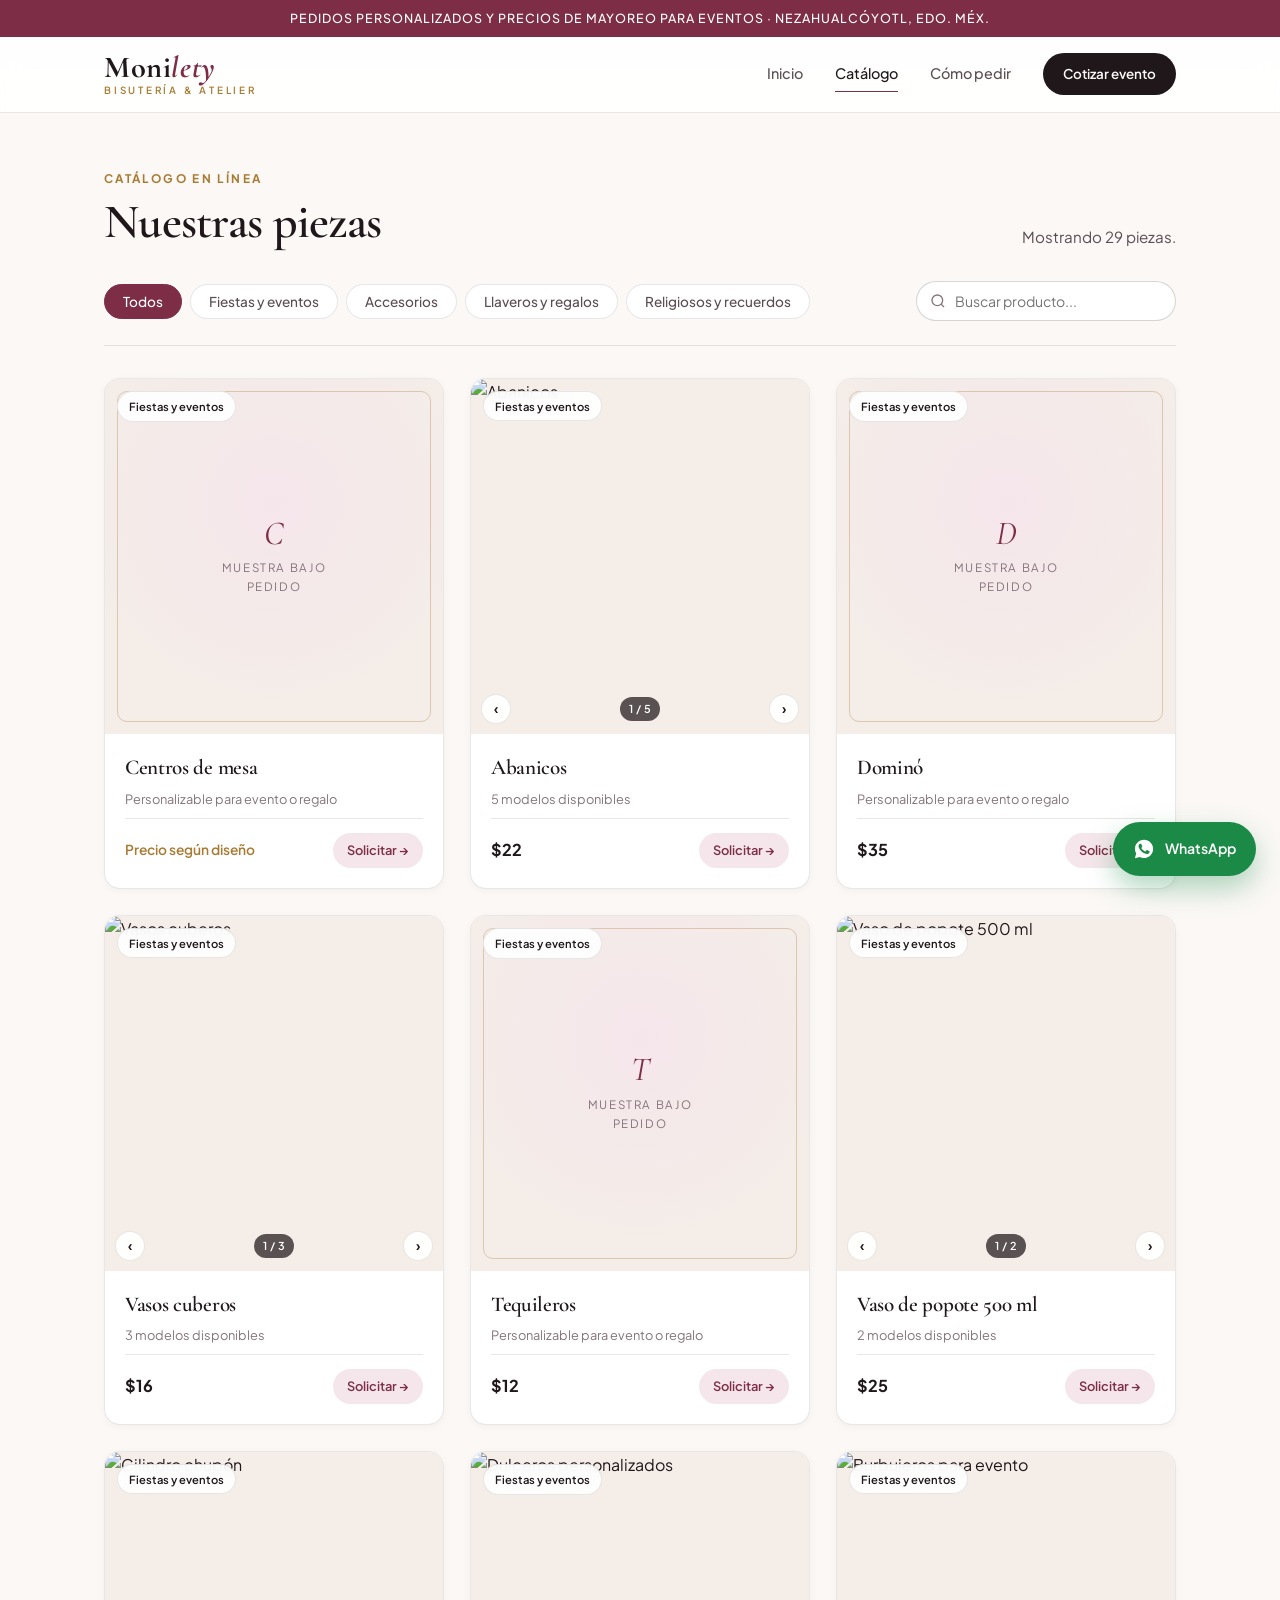
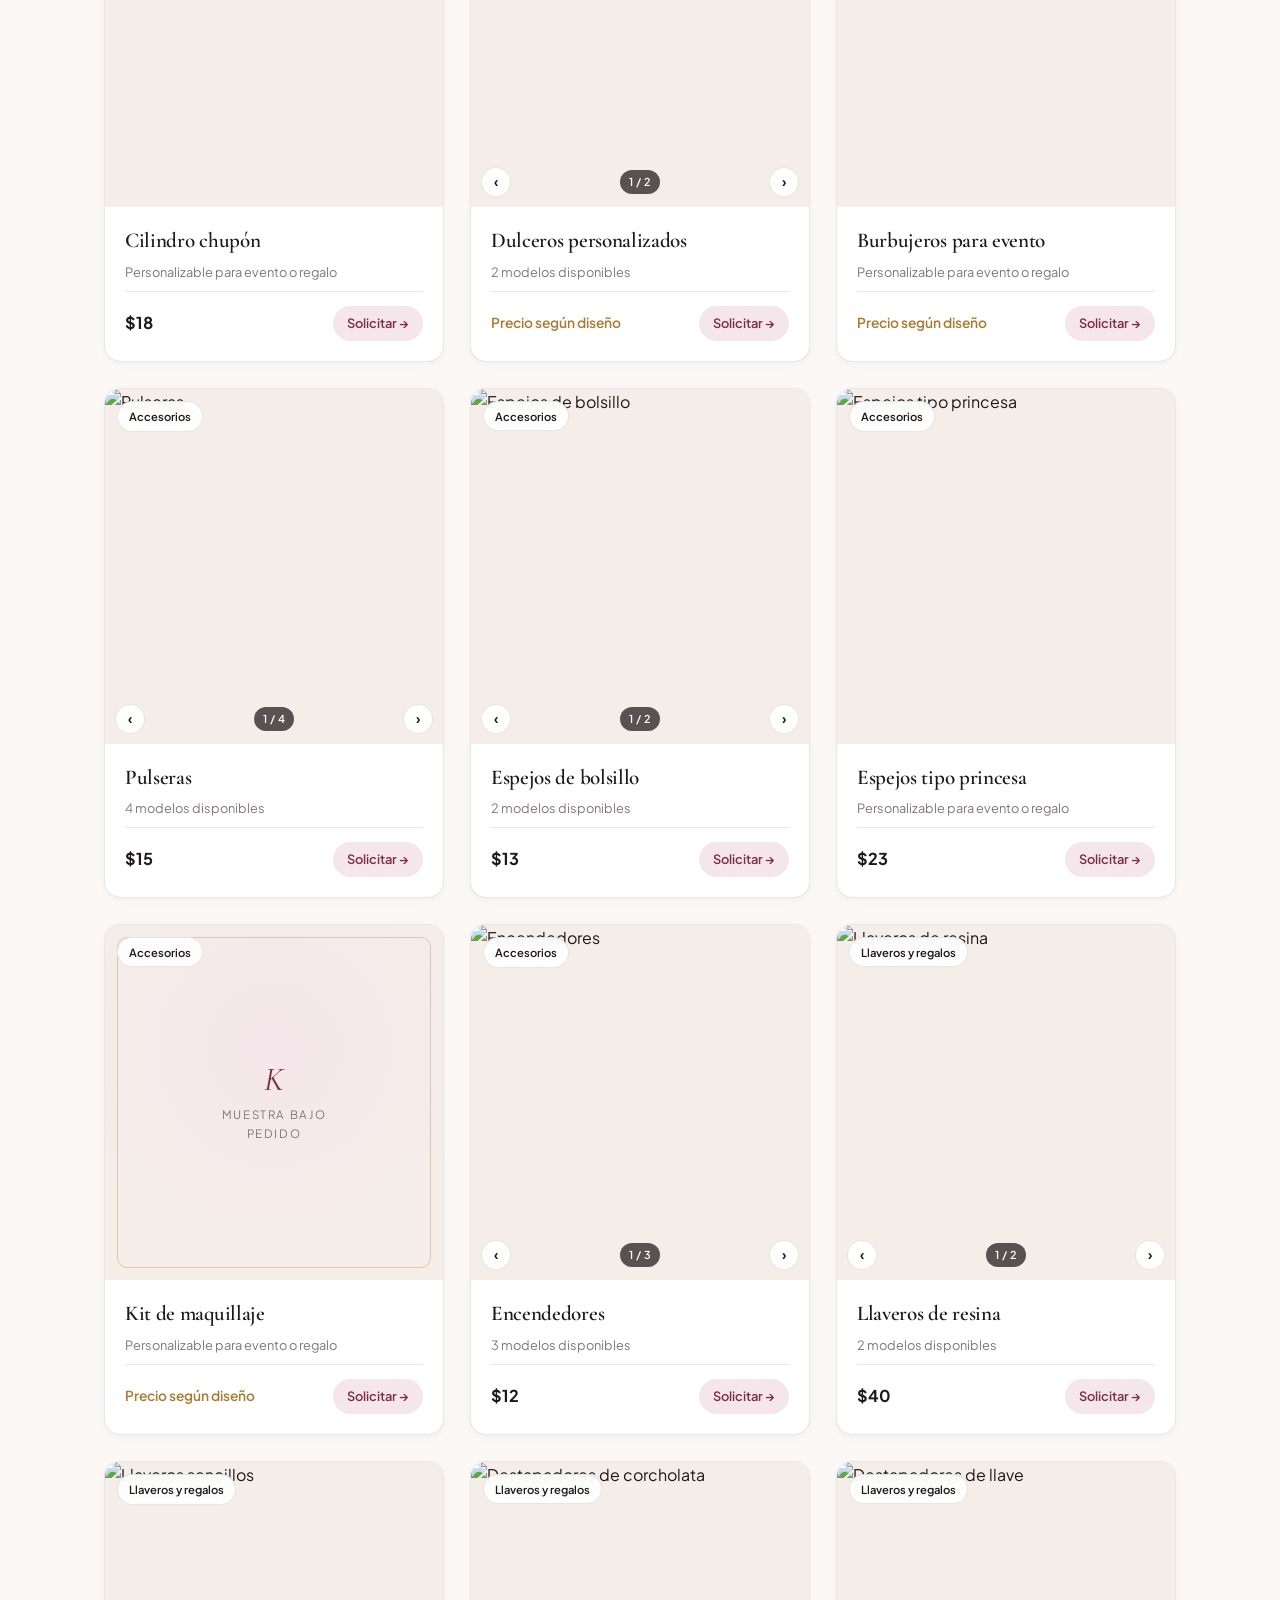
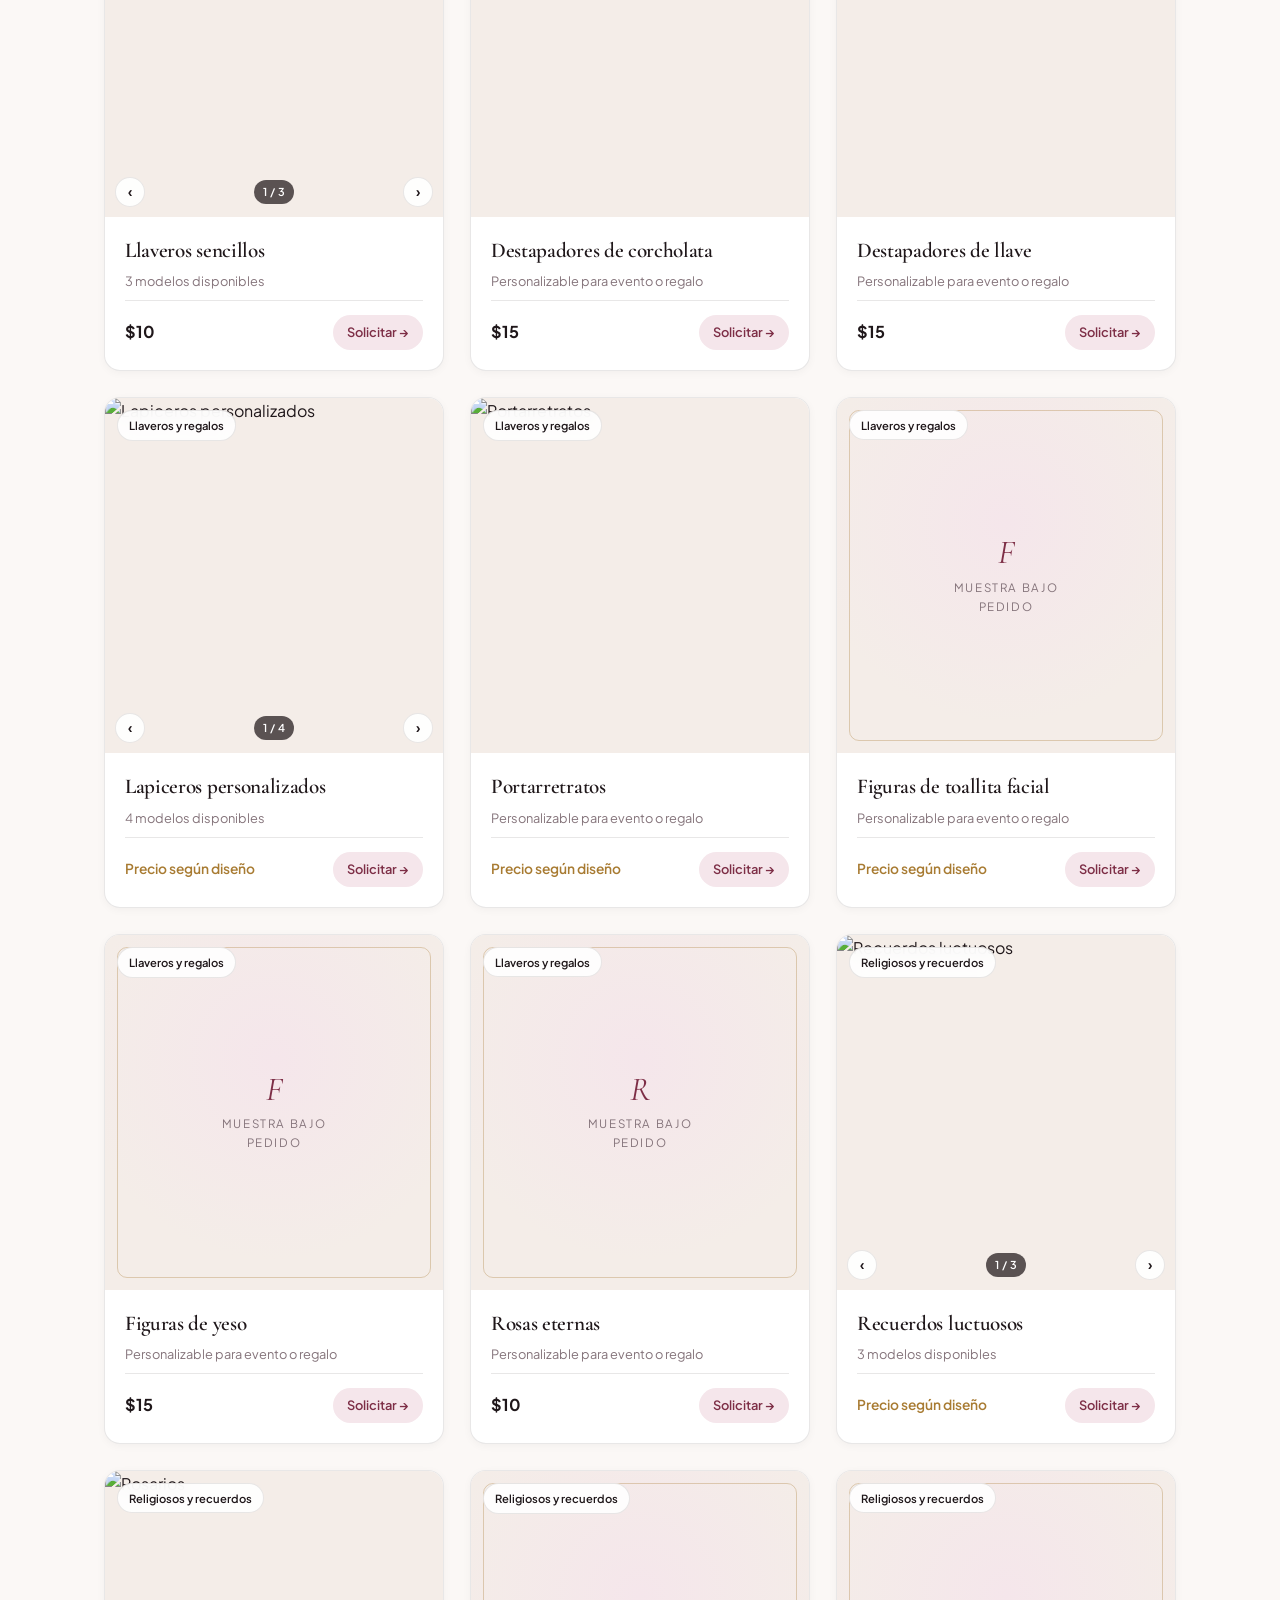
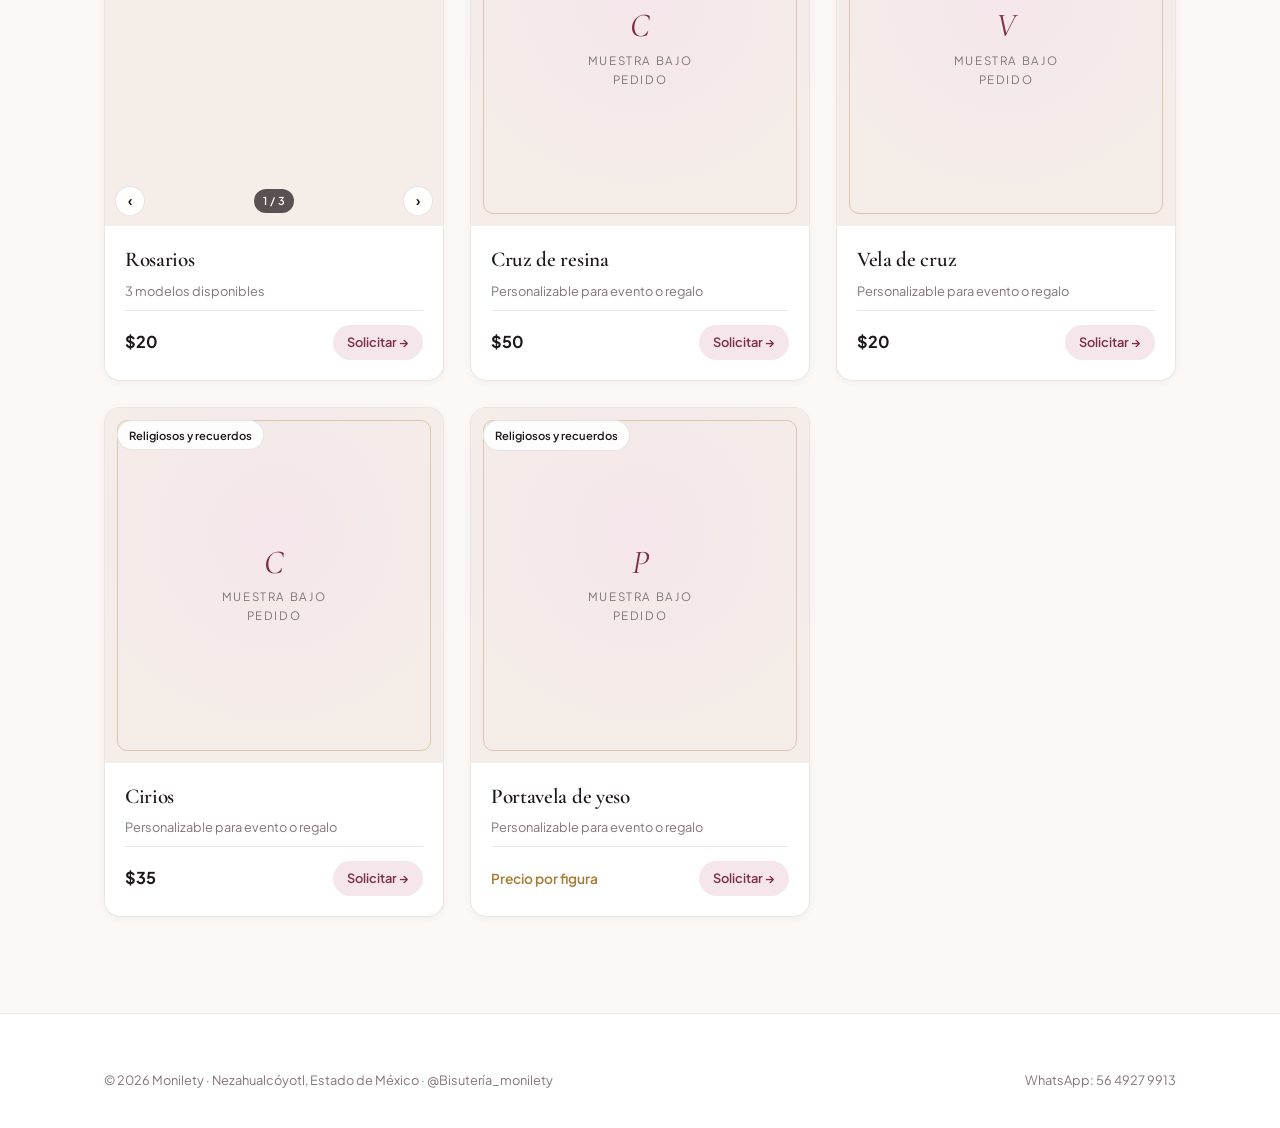
==== galeria.html @ 74f11b41 "Add files via upload" ====
<!DOCTYPE html>
<html lang="es">
<head>
  <meta charset="utf-8">
  <meta name="viewport" content="width=device-width, initial-scale=1">
  <link rel="preconnect" href="https://fonts.googleapis.com">
  <link rel="preconnect" href="https://fonts.gstatic.com" crossorigin>
  <link rel="stylesheet" href="https://fonts.googleapis.com/css2?family=Cormorant+Garamond:ital,wght@0,600;0,700;1,600&family=Plus+Jakarta+Sans:wght@400;500;600;700&display=swap">
  <link rel="stylesheet" href="estilos.css">
  <title>Catálogo · Monilety Atelier</title>
</head>
<body>

<div class="topbar">Pedidos personalizados y precios de mayoreo para eventos · Nezahualcóyotl, Edo. Méx.</div>

<header>
  <div class="nav-inner">
    <a class="logo" href="index.html">
      <span class="logo-main">Moni<em>lety</em></span>
      <span class="logo-sub">Bisutería &amp; Atelier</span>
    </a>
    <nav>
      <a href="index.html">Inicio</a>
      <a class="on" href="galeria.html">Catálogo</a>
      <a href="index.html#proceso">Cómo pedir</a>
      <a href="index.html#contacto" class="nav-cta">Cotizar evento</a>
    </nav>
  </div>
</header>

<section class="sec" style="padding-top:56px">
  <div class="wrap">
    <div class="sec-head" style="margin-bottom:32px">
      <div>
        <span class="sec-tag">Catálogo en línea</span>
        <h2>Nuestras piezas</h2>
      </div>
      <p class="sec-desc" id="counter">Mostrando todos los artículos disponibles bajo pedido.</p>
    </div>

    <div class="toolbar">
      <div class="chips" id="chips"></div>
      <div class="search-box">
        <svg width="16" height="16" viewBox="0 0 24 24" fill="none" stroke="currentColor" stroke-width="2"><circle cx="11" cy="11" r="8"/><path d="M21 21l-4.35-4.35"/></svg>
        <input type="search" id="buscador" placeholder="Buscar producto...">
      </div>
    </div>

    <div class="pgrid" id="pgrid"></div>
  </div>
</section>

<footer>
  <div class="wrap">
    <div class="foot-bottom" style="padding-top:0">
      <span>© 2026 Monilety · Nezahualcóyotl, Estado de México · @Bisutería_monilety</span>
      <span>WhatsApp: 56 4927 9913</span>
    </div>
  </div>
</footer>

<a class="fab" id="fab" target="_blank" rel="noopener" aria-label="WhatsApp">
  <svg width="22" height="22" viewBox="0 0 24 24" fill="currentColor" aria-hidden="true"><path d="M12.04 2C6.58 2 2.13 6.45 2.13 11.91c0 1.75.46 3.45 1.32 4.95L2.05 22l5.25-1.38c1.45.79 3.08 1.21 4.74 1.21 5.46 0 9.91-4.45 9.91-9.91C21.95 6.45 17.5 2 12.04 2zm5.82 14.01c-.24.68-1.41 1.3-1.96 1.38-.51.08-1.15.11-1.86-.12-.43-.14-.98-.32-1.69-.63-2.97-1.28-4.91-4.27-5.06-4.47-.15-.2-1.21-1.61-1.21-3.07 0-1.46.77-2.18 1.04-2.48.27-.3.59-.37.79-.37.2 0 .4 0 .57.01.18.01.43-.07.67.51.24.59.83 2.03.9 2.18.07.15.12.32.02.52-.1.2-.15.32-.3.5-.15.17-.31.39-.45.52-.15.15-.3.31-.13.61.17.3.76 1.25 1.63 2.03 1.12 1 2.06 1.31 2.36 1.46.3.15.47.12.65-.07.17-.2.74-.86.94-1.16.2-.3.4-.25.67-.15.27.1 1.73.82 2.03.97.3.15.5.22.57.35.07.12.07.72-.17 1.4z"/></svg>
  <span>WhatsApp</span>
</a>

<script src="productos.js"></script>
<script>
const params = new URLSearchParams(location.search);
const catInicial = params.get("cat");
let filtro = (typeof CATS !== "undefined" && CATS.includes(catInicial)) ? catInicial : "Todos";
let query = "";

function pintar() {
  if (typeof PRODUCTOS === "undefined") {
    document.getElementById("pgrid").innerHTML = `<p style="grid-column:1/-1;text-align:center;color:var(--primary)">No se pudo cargar <b>productos.js</b>. Verifica que esté en la misma carpeta que <b>galeria.html</b>.</p>`;
    return;
  }

  document.getElementById("chips").innerHTML = ["Todos", ...CATS]
    .map(c => `<button class="chip ${c === filtro ? "on" : ""}" data-c="${c}">${c}</button>`)
    .join("");

  const lista = PRODUCTOS.filter(p => {
    const okCat = filtro === "Todos" || p.c === filtro;
    const okTxt = p.n.toLowerCase().includes(query) || p.c.toLowerCase().includes(query);
    return okCat && okTxt;
  });

  document.getElementById("counter").textContent = `Mostrando ${lista.length} ${lista.length === 1 ? "pieza" : "piezas"}${filtro !== "Todos" ? ` en ${filtro}` : ""}.`;

  document.getElementById("pgrid").innerHTML = lista.length ? lista.map((p, idx) => {
    const esFijo = p.precio && p.precio.startsWith("$") && p.precio !== "$00";
    const fotos = Array.isArray(p.fotos) ? p.fotos : (p.img ? [p.img] : []);
    const inicial = p.n.charAt(0).toUpperCase();

    return `
      <article class="prod" data-idx="${idx}" data-foto="0">
        <div class="ph">
          <span class="tag-cat">${p.c}</span>
          ${fotos.length
            ? `<img src="${encodeURI(fotos[0])}" alt="${p.n}" loading="lazy">
               ${fotos.length > 1 ? `
                 <div class="ph-nav">
                   <button type="button" class="ph-btn" data-dir="-1" aria-label="Foto anterior">‹</button>
                   <span class="ph-count">1 / ${fotos.length}</span>
                   <button type="button" class="ph-btn" data-dir="1" aria-label="Foto siguiente">›</button>
                 </div>` : ""}`
            : `<div class="ph-placeholder">
                 <span class="ph-mono">${inicial}</span>
                 <span class="ph-caption">Muestra bajo pedido</span>
               </div>`
          }
        </div>
        <div class="info">
          <h3>${p.n}</h3>
          <span class="info-sub">${fotos.length > 1 ? `${fotos.length} modelos disponibles` : "Personalizable para evento o regalo"}</span>
          <div class="price-row">
            <span class="price ${esFijo ? "" : "quote"}">${p.precio === "$00" ? "Cotizar pieza" : p.precio}</span>
            <a class="ask" target="_blank" rel="noopener" href="${wa("Hola Monilety, me interesa cotizar: " + p.n)}">Solicitar →</a>
          </div>
        </div>
      </article>`;
  }).join("") : `<p style="grid-column:1/-1;text-align:center;color:var(--muted);padding:40px 0">No encontramos productos con ese nombre. Intenta con otra búsqueda.</p>`;

  window._listaActual = lista;
}

document.getElementById("pgrid").addEventListener("click", e => {
  const btn = e.target.closest(".ph-btn");
  if (!btn) return;
  const card = btn.closest(".prod");
  const item = window._listaActual[Number(card.dataset.idx)];
  const fotos = Array.isArray(item.fotos) ? item.fotos : [item.img];
  const dir = Number(btn.dataset.dir);
  const actual = Number(card.dataset.foto);
  const nuevo = (actual + dir + fotos.length) % fotos.length;

  card.dataset.foto = nuevo;
  card.querySelector("img").src = encodeURI(fotos[nuevo]);
  card.querySelector(".ph-count").textContent = `${nuevo + 1} / ${fotos.length}`;
});

document.getElementById("chips").addEventListener("click", e => {
  const b = e.target.closest(".chip");
  if (b) {
    filtro = b.dataset.c;
    pintar();
  }
});

document.getElementById("buscador").addEventListener("input", e => {
  query = e.target.value.trim().toLowerCase();
  pintar();
});

pintar();
</script>
</body>
</html>
---- estilos.css ----
:root {
  --bg: #fbf8f6;
  --bg-warm: #f4ede8;
  --surface: #ffffff;
  --ink: #1f171a;
  --ink-soft: #5c4d53;
  --muted: #85747b;
  --primary: #7d2e46;
  --primary-dark: #5e2033;
  --primary-soft: #f5e6eb;
  --gold: #a87b32;
  --gold-light: #e8d5b5;
  --border: rgba(31, 23, 26, 0.1);
  --border-strong: rgba(31, 23, 26, 0.18);
  --shadow-xs: 0 2px 8px rgba(31, 23, 26, 0.04);
  --shadow-md: 0 16px 40px rgba(31, 23, 26, 0.07);
  --shadow-lg: 0 24px 60px rgba(31, 23, 26, 0.12);
  --radius-sm: 8px;
  --radius-md: 16px;
  --radius-lg: 24px;
  color-scheme: light;
}

@media (prefers-color-scheme: dark) {
  :root {
    --bg: #120d0f;
    --bg-warm: #1a1316;
    --surface: #21181c;
    --ink: #f6eff1;
    --ink-soft: #cbbbc1;
    --muted: #96838b;
    --primary: #d97795;
    --primary-dark: #e691ab;
    --primary-soft: #331e25;
    --gold: #d4a657;
    --gold-light: #4a3b22;
    --border: rgba(246, 239, 241, 0.1);
    --border-strong: rgba(246, 239, 241, 0.2);
    --shadow-xs: 0 2px 8px rgba(0, 0, 0, 0.25);
    --shadow-md: 0 16px 40px rgba(0, 0, 0, 0.4);
    --shadow-lg: 0 24px 60px rgba(0, 0, 0, 0.55);
    color-scheme: dark;
  }
}

*, *::before, *::after {
  box-sizing: border-box;
}

html {
  scroll-behavior: smooth;
  scroll-padding-top: 88px;
}

body {
  margin: 0;
  background: var(--bg);
  color: var(--ink);
  font-family: "Plus Jakarta Sans", system-ui, -apple-system, sans-serif;
  line-height: 1.65;
  -webkit-font-smoothing: antialiased;
}

h1, h2, h3, h4, .serif {
  font-family: "Cormorant Garamond", Georgia, serif;
  margin: 0;
  font-weight: 600;
  letter-spacing: -0.015em;
}

img {
  display: block;
  max-width: 100%;
}

.wrap {
  max-width: 1200px;
  margin: 0 auto;
  padding: 0 5%;
}

/* Barra superior de anuncio */
.topbar {
  background: var(--primary);
  color: #fff;
  text-align: center;
  font-size: 0.78rem;
  letter-spacing: 0.08em;
  text-transform: uppercase;
  padding: 8px 5%;
  font-weight: 500;
}

/* Navegación */
header {
  position: sticky;
  top: 0;
  z-index: 40;
  background: color-mix(in srgb, var(--surface) 88%, transparent);
  backdrop-filter: blur(16px);
  -webkit-backdrop-filter: blur(16px);
  border-bottom: 1px solid var(--border);
}

.nav-inner {
  max-width: 1200px;
  margin: 0 auto;
  padding: 16px 5%;
  display: flex;
  align-items: center;
  justify-content: space-between;
  gap: 20px;
}

.logo {
  text-decoration: none;
  display: flex;
  flex-direction: column;
  line-height: 1;
}

.logo-main {
  font-family: "Cormorant Garamond", Georgia, serif;
  font-size: 1.9rem;
  font-weight: 700;
  color: var(--ink);
  letter-spacing: 0.02em;
}

.logo-main em {
  color: var(--primary);
  font-style: italic;
}

.logo-sub {
  font-size: 0.62rem;
  text-transform: uppercase;
  letter-spacing: 0.28em;
  color: var(--gold);
  margin-top: 3px;
  font-weight: 600;
}

nav {
  display: flex;
  align-items: center;
  gap: 32px;
}

nav a {
  position: relative;
  text-decoration: none;
  color: var(--ink-soft);
  font-size: 0.9rem;
  font-weight: 500;
  padding: 6px 0;
  transition: color 0.2s ease;
}

nav a::after {
  content: "";
  position: absolute;
  left: 0;
  bottom: 0;
  width: 0;
  height: 1.5px;
  background: var(--primary);
  transition: width 0.25s ease;
}

nav a:hover, nav a.on {
  color: var(--ink);
}

nav a:hover::after, nav a.on::after {
  width: 100%;
}

.nav-cta {
  padding: 10px 20px !important;
  background: var(--ink);
  color: var(--bg) !important;
  border-radius: 999px;
  font-size: 0.84rem !important;
  font-weight: 600 !important;
  transition: transform 0.2s ease, opacity 0.2s ease !important;
}

.nav-cta::after {
  display: none;
}

.nav-cta:hover {
  transform: translateY(-1px);
  opacity: 0.9;
}

/* Botones */
.btn {
  display: inline-flex;
  align-items: center;
  justify-content: center;
  gap: 10px;
  padding: 14px 30px;
  border-radius: 999px;
  font-family: inherit;
  font-size: 0.92rem;
  font-weight: 600;
  text-decoration: none;
  cursor: pointer;
  border: 1px solid transparent;
  transition: all 0.25s cubic-bezier(0.22, 1, 0.36, 1);
}

.btn-primary {
  background: var(--primary);
  color: #fff;
  box-shadow: 0 10px 24px color-mix(in srgb, var(--primary) 26%, transparent);
}

.btn-primary:hover {
  background: var(--primary-dark);
  transform: translateY(-2px);
}

.btn-outline {
  background: transparent;
  color: var(--ink);
  border-color: var(--border-strong);
}

.btn-outline:hover {
  border-color: var(--ink);
  background: var(--surface);
  transform: translateY(-2px);
}

.btn-wa {
  background: #1b8a46;
  color: #fff;
  box-shadow: 0 10px 24px rgba(27, 138, 70, 0.22);
}

.btn-wa:hover {
  background: #157038;
  transform: translateY(-2px);
}

/* Hero Asimétrico Editorial */
.hero {
  padding: 64px 0 80px;
  background:
    radial-gradient(circle at 85% 20%, var(--primary-soft), transparent 48%),
    linear-gradient(180deg, var(--bg-warm) 0%, var(--bg) 100%);
  border-bottom: 1px solid var(--border);
}

.hero-grid {
  display: grid;
  grid-template-columns: 1.15fr 0.85fr;
  gap: 56px;
  align-items: center;
}

.kicker {
  display: inline-flex;
  align-items: center;
  gap: 10px;
  font-size: 0.76rem;
  text-transform: uppercase;
  letter-spacing: 0.2em;
  color: var(--gold);
  font-weight: 700;
  margin-bottom: 18px;
}

.kicker::before {
  content: "";
  width: 28px;
  height: 1px;
  background: var(--gold);
}

.hero h1 {
  font-size: clamp(2.9rem, 5.5vw, 4.7rem);
  line-height: 1.03;
  color: var(--ink);
}

.hero h1 em {
  color: var(--primary);
  font-style: italic;
  font-weight: 600;
}

.hero-lead {
  margin: 22px 0 34px;
  font-size: 1.05rem;
  color: var(--ink-soft);
  max-width: 520px;
}

.hero-btns {
  display: flex;
  flex-wrap: wrap;
  gap: 14px;
}

.hero-stats {
  display: flex;
  gap: 36px;
  margin-top: 44px;
  padding-top: 28px;
  border-top: 1px solid var(--border);
}

.stat strong {
  display: block;
  font-family: "Cormorant Garamond", serif;
  font-size: 1.85rem;
  line-height: 1;
  color: var(--ink);
}

.stat span {
  font-size: 0.8rem;
  color: var(--muted);
}

/* Escaparate derecho del Hero */
.hero-showcase {
  position: relative;
}

.showcase-frame {
  background: var(--surface);
  border: 1px solid var(--border);
  border-radius: var(--radius-lg);
  padding: 20px;
  box-shadow: var(--shadow-lg);
}

.showcase-visual {
  aspect-ratio: 4 / 4.5;
  border-radius: var(--radius-md);
  background:
    radial-gradient(circle at 30% 25%, var(--primary-soft), transparent 65%),
    linear-gradient(155deg, var(--bg-warm), var(--surface));
  border: 1px solid var(--border);
  display: flex;
  flex-direction: column;
  justify-content: space-between;
  padding: 28px;
  position: relative;
  overflow: hidden;
}

.showcase-visual::after {
  content: "";
  position: absolute;
  inset: 12px;
  border: 1px solid color-mix(in srgb, var(--gold) 38%, transparent);
  border-radius: calc(var(--radius-md) - 4px);
  pointer-events: none;
}

.showcase-badge {
  align-self: flex-start;
  background: var(--surface);
  border: 1px solid var(--border);
  padding: 6px 14px;
  border-radius: 999px;
  font-size: 0.72rem;
  font-weight: 600;
  letter-spacing: 0.08em;
  text-transform: uppercase;
  color: var(--primary);
}

.showcase-center {
  text-align: center;
  padding: 20px 10px;
}

.showcase-monogram {
  width: 76px;
  height: 76px;
  margin: 0 auto 16px;
  border-radius: 50%;
  border: 1px solid var(--gold);
  display: grid;
  place-items: center;
  font-family: "Cormorant Garamond", serif;
  font-size: 2rem;
  font-style: italic;
  color: var(--primary);
  background: var(--surface);
}

.showcase-center h3 {
  font-size: 1.75rem;
  color: var(--ink);
}

.showcase-center p {
  margin: 8px 0 0;
  font-size: 0.88rem;
  color: var(--muted);
}

.showcase-list {
  display: flex;
  flex-wrap: wrap;
  justify-content: center;
  gap: 6px;
}

.showcase-list span {
  font-size: 0.74rem;
  padding: 4px 10px;
  border-radius: 999px;
  background: color-mix(in srgb, var(--surface) 85%, transparent);
  border: 1px solid var(--border);
  color: var(--ink-soft);
}

.floating-note {
  position: absolute;
  bottom: -18px;
  left: -22px;
  background: var(--surface);
  border: 1px solid var(--border);
  border-radius: var(--radius-md);
  padding: 14px 18px;
  box-shadow: var(--shadow-md);
  display: flex;
  align-items: center;
  gap: 12px;
  max-width: 260px;
}

.dot-live {
  width: 10px;
  height: 10px;
  border-radius: 50%;
  background: #1b8a46;
  flex-shrink: 0;
  box-shadow: 0 0 0 4px rgba(27, 138, 70, 0.16);
}

.floating-note small {
  display: block;
  font-size: 0.78rem;
  line-height: 1.35;
  color: var(--ink-soft);
}

/* Barra de garantías */
.trust-strip {
  background: var(--surface);
  border-bottom: 1px solid var(--border);
  padding: 26px 0;
}

.trust-grid {
  display: grid;
  grid-template-columns: repeat(4, 1fr);
  gap: 24px;
}

.trust-item {
  display: flex;
  align-items: flex-start;
  gap: 12px;
}

.trust-icon {
  width: 36px;
  height: 36px;
  border-radius: 10px;
  background: var(--primary-soft);
  color: var(--primary);
  display: grid;
  place-items: center;
  flex-shrink: 0;
}

.trust-item strong {
  display: block;
  font-size: 0.88rem;
  color: var(--ink);
}

.trust-item span {
  font-size: 0.78rem;
  color: var(--muted);
}

/* Secciones generales */
.sec {
  padding: 96px 0;
}

.sec-warm {
  background: var(--bg-warm);
  border-block: 1px solid var(--border);
}

.sec-head {
  display: flex;
  justify-content: space-between;
  align-items: flex-end;
  flex-wrap: wrap;
  gap: 20px;
  margin-bottom: 48px;
}

.sec-head.center {
  flex-direction: column;
  align-items: center;
  text-align: center;
}

.sec-tag {
  display: block;
  font-size: 0.74rem;
  text-transform: uppercase;
  letter-spacing: 0.2em;
  color: var(--gold);
  font-weight: 700;
  margin-bottom: 8px;
}

.sec-head h2 {
  font-size: clamp(2.2rem, 4vw, 3rem);
  line-height: 1.1;
}

.sec-desc {
  max-width: 480px;
  color: var(--ink-soft);
  font-size: 0.95rem;
  margin: 0;
}

/* Grid de Categorías */
.cat-grid {
  display: grid;
  grid-template-columns: repeat(2, 1fr);
  gap: 24px;
}

.cat-card {
  background: var(--surface);
  border: 1px solid var(--border);
  border-radius: var(--radius-md);
  padding: 32px;
  box-shadow: var(--shadow-xs);
  display: flex;
  flex-direction: column;
  transition: transform 0.25s ease, box-shadow 0.25s ease, border-color 0.25s ease;
}

.cat-card:hover {
  transform: translateY(-4px);
  box-shadow: var(--shadow-md);
  border-color: color-mix(in srgb, var(--primary) 40%, transparent);
}

.cat-top {
  display: flex;
  justify-content: space-between;
  align-items: center;
  margin-bottom: 16px;
}

.cat-num {
  font-family: "Cormorant Garamond", serif;
  font-size: 1.4rem;
  font-style: italic;
  color: var(--gold);
  font-weight: 700;
}

.cat-pill {
  font-size: 0.74rem;
  font-weight: 600;
  color: var(--muted);
  background: var(--bg-warm);
  padding: 4px 12px;
  border-radius: 999px;
}

.cat-card h3 {
  font-size: 1.75rem;
  margin-bottom: 14px;
  color: var(--ink);
}

.cat-tags {
  display: flex;
  flex-wrap: wrap;
  gap: 8px;
  margin-bottom: 26px;
}

.cat-tags span {
  font-size: 0.82rem;
  color: var(--ink-soft);
  background: var(--bg);
  border: 1px solid var(--border);
  padding: 5px 12px;
  border-radius: var(--radius-sm);
}

.cat-foot {
  margin-top: auto;
  padding-top: 18px;
  border-top: 1px solid var(--border);
  display: flex;
  justify-content: space-between;
  align-items: center;
}

.cat-link {
  text-decoration: none;
  font-size: 0.88rem;
  font-weight: 600;
  color: var(--primary);
  display: inline-flex;
  align-items: center;
  gap: 6px;
}

.cat-link:hover {
  text-decoration: underline;
}

/* Proceso en 3 pasos */
.steps-grid {
  display: grid;
  grid-template-columns: repeat(3, 1fr);
  gap: 28px;
}

.step-card {
  background: var(--surface);
  border: 1px solid var(--border);
  border-radius: var(--radius-md);
  padding: 32px 28px;
}

.step-num {
  width: 40px;
  height: 40px;
  border-radius: 50%;
  border: 1px solid var(--gold);
  color: var(--gold);
  font-family: "Cormorant Garamond", serif;
  font-size: 1.25rem;
  font-weight: 700;
  display: grid;
  place-items: center;
  margin-bottom: 18px;
}

.step-card h3 {
  font-size: 1.45rem;
  margin-bottom: 8px;
}

.step-card p {
  margin: 0;
  font-size: 0.9rem;
  color: var(--ink-soft);
}

/* Bloque de Contacto y Cotizador Rápido */
.contact-split {
  display: grid;
  grid-template-columns: 0.95fr 1.05fr;
  background: var(--surface);
  border: 1px solid var(--border);
  border-radius: var(--radius-lg);
  overflow: hidden;
  box-shadow: var(--shadow-md);
}

.contact-info {
  background: var(--primary);
  color: #fff;
  padding: 48px 40px;
  display: flex;
  flex-direction: column;
  justify-content: space-between;
}

.contact-info .sec-tag {
  color: var(--gold-light);
}

.contact-info h2 {
  font-size: 2.4rem;
  color: #fff;
  margin-bottom: 14px;
}

.contact-info p {
  color: rgba(255, 255, 255, 0.85);
  font-size: 0.94rem;
  margin: 0 0 28px;
}

.info-list {
  display: grid;
  gap: 16px;
  padding-top: 24px;
  border-top: 1px solid rgba(255, 255, 255, 0.18);
  font-size: 0.9rem;
}

.info-item strong {
  display: block;
  font-size: 0.72rem;
  text-transform: uppercase;
  letter-spacing: 0.14em;
  color: var(--gold-light);
}

.contact-form {
  padding: 48px 40px;
  display: grid;
  gap: 18px;
}

.field label {
  display: block;
  font-size: 0.8rem;
  font-weight: 600;
  color: var(--ink);
  margin-bottom: 6px;
}

.field input, .field select, .field textarea {
  width: 100%;
  padding: 12px 14px;
  border-radius: var(--radius-sm);
  border: 1px solid var(--border-strong);
  background: var(--bg);
  color: var(--ink);
  font-family: inherit;
  font-size: 0.92rem;
  transition: border-color 0.2s ease, background 0.2s ease;
}

.field input:focus, .field select:focus, .field textarea:focus {
  outline: none;
  border-color: var(--primary);
  background: var(--surface);
}

.field-row {
  display: grid;
  grid-template-columns: 1fr 1fr;
  gap: 14px;
}

/* Galería: Barra de herramientas y tarjetas */
.toolbar {
  display: flex;
  flex-wrap: wrap;
  justify-content: space-between;
  align-items: center;
  gap: 16px;
  margin-bottom: 32px;
  padding-bottom: 24px;
  border-bottom: 1px solid var(--border);
}

.chips {
  display: flex;
  flex-wrap: wrap;
  gap: 8px;
}

.chip {
  border: 1px solid var(--border);
  background: var(--surface);
  color: var(--ink-soft);
  padding: 8px 18px;
  border-radius: 999px;
  cursor: pointer;
  font-family: inherit;
  font-size: 0.85rem;
  font-weight: 500;
  transition: all 0.2s ease;
}

.chip:hover {
  border-color: var(--primary);
  color: var(--ink);
}

.chip.on {
  background: var(--primary);
  color: #fff;
  border-color: var(--primary);
}

.search-box {
  position: relative;
  min-width: 260px;
}

.search-box input {
  width: 100%;
  padding: 10px 16px 10px 38px;
  border-radius: 999px;
  border: 1px solid var(--border-strong);
  background: var(--surface);
  color: var(--ink);
  font-family: inherit;
  font-size: 0.88rem;
}

.search-box input:focus {
  outline: none;
  border-color: var(--primary);
}

.search-box svg {
  position: absolute;
  left: 14px;
  top: 50%;
  transform: translateY(-50%);
  color: var(--muted);
}

.pgrid {
  display: grid;
  grid-template-columns: repeat(auto-fill, minmax(260px, 1fr));
  gap: 26px;
}

.prod {
  background: var(--surface);
  border: 1px solid var(--border);
  border-radius: var(--radius-md);
  overflow: hidden;
  display: flex;
  flex-direction: column;
  box-shadow: var(--shadow-xs);
  transition: transform 0.25s ease, box-shadow 0.25s ease, border-color 0.25s ease;
}

.prod:hover {
  transform: translateY(-5px);
  box-shadow: var(--shadow-md);
  border-color: color-mix(in srgb, var(--primary) 35%, transparent);
}

.ph {
  position: relative;
  aspect-ratio: 4 / 4.2;
  background: var(--bg-warm);
  overflow: hidden;
}

.ph img {
  width: 100%;
  height: 100%;
  object-fit: cover;
  transition: transform 0.5s ease;
}

.prod:hover .ph img {
  transform: scale(1.05);
}

/* Placeholder editorial cuando no hay fotografía aún */
.ph-placeholder {
  width: 100%;
  height: 100%;
  padding: 24px;
  display: flex;
  flex-direction: column;
  align-items: center;
  justify-content: center;
  text-align: center;
  background:
    radial-gradient(circle at 50% 35%, var(--primary-soft), transparent 70%),
    var(--bg-warm);
  position: relative;
}

.ph-placeholder::before {
  content: "";
  position: absolute;
  inset: 12px;
  border: 1px solid color-mix(in srgb, var(--gold) 32%, transparent);
  border-radius: 10px;
}

.ph-mono {
  font-family: "Cormorant Garamond", serif;
  font-size: 2.1rem;
  font-style: italic;
  color: var(--primary);
  line-height: 1;
  margin-bottom: 8px;
}

.ph-caption {
  font-size: 0.72rem;
  text-transform: uppercase;
  letter-spacing: 0.14em;
  color: var(--muted);
  max-width: 160px;
}

.tag-cat {
  position: absolute;
  top: 12px;
  left: 12px;
  z-index: 2;
  background: color-mix(in srgb, var(--surface) 90%, transparent);
  backdrop-filter: blur(8px);
  color: var(--ink);
  font-size: 0.7rem;
  font-weight: 600;
  padding: 5px 11px;
  border-radius: 999px;
  border: 1px solid var(--border);
}

.info {
  padding: 20px;
  display: flex;
  flex-direction: column;
  gap: 8px;
  flex: 1;
}

.info h3 {
  font-size: 1.32rem;
  line-height: 1.25;
  color: var(--ink);
}

.info-sub {
  font-size: 0.8rem;
  color: var(--muted);
}

.price-row {
  margin-top: auto;
  padding-top: 14px;
  border-top: 1px solid var(--border);
  display: flex;
  align-items: center;
  justify-content: space-between;
  gap: 10px;
}

.price {
  color: var(--ink);
  font-weight: 700;
  font-size: 1.02rem;
}

.price.quote {
  color: var(--gold);
  font-weight: 600;
  font-size: 0.86rem;
}

.ask {
  display: inline-flex;
  align-items: center;
  gap: 6px;
  padding: 7px 14px;
  border-radius: 999px;
  background: var(--primary-soft);
  color: var(--primary);
  font-size: 0.8rem;
  font-weight: 600;
  text-decoration: none;
  transition: background 0.2s ease, color 0.2s ease;
}

.ask:hover {
  background: var(--primary);
  color: #fff;
}

/* Footer */
footer {
  background: var(--surface);
  border-top: 1px solid var(--border);
  padding: 56px 0 36px;
  color: var(--ink-soft);
  font-size: 0.88rem;
}

.foot-grid {
  display: grid;
  grid-template-columns: 1.4fr 1fr 1fr;
  gap: 40px;
  padding-bottom: 36px;
  border-bottom: 1px solid var(--border);
}

.foot-grid h4 {
  font-size: 1.2rem;
  color: var(--ink);
  margin-bottom: 12px;
}

.foot-links {
  display: grid;
  gap: 8px;
}

.foot-links a {
  color: var(--ink-soft);
  text-decoration: none;
}

.foot-links a:hover {
  color: var(--primary);
}

.foot-bottom {
  padding-top: 24px;
  display: flex;
  justify-content: space-between;
  flex-wrap: wrap;
  gap: 12px;
  font-size: 0.8rem;
  color: var(--muted);
}

/* Botón flotante WhatsApp */
.fab {
  position: fixed;
  right: 24px;
  bottom: 24px;
  z-index: 50;
  background: #1b8a46;
  color: #fff;
  height: 54px;
  padding: 0 20px;
  border-radius: 999px;
  display: inline-flex;
  align-items: center;
  gap: 10px;
  text-decoration: none;
  font-weight: 600;
  font-size: 0.88rem;
  box-shadow: 0 12px 28px rgba(27, 138, 70, 0.34);
  transition: transform 0.2s ease, background 0.2s ease;
}

.fab:hover {
  transform: translateY(-3px);
  background: #157038;
}

@media (max-width: 920px) {
  .hero-grid, .contact-split, .foot-grid {
    grid-template-columns: 1fr;
  }
  .trust-grid, .cat-grid, .steps-grid {
    grid-template-columns: 1fr 1fr;
  }
  .floating-note {
    position: static;
    margin-top: 14px;
    max-width: 100%;
  }
}

@media (max-width: 600px) {
  .trust-grid, .cat-grid, .steps-grid, .field-row {
    grid-template-columns: 1fr;
  }
  .nav-cta {
    display: none;
  }
  nav {
    gap: 18px;
  }
  .hero-stats {
    gap: 22px;
  }
  .fab span {
    display: none;
  }
  .fab {
    width: 54px;
    padding: 0;
    justify-content: center;
  }
}

/* Carrusel de múltiples fotos en tarjeta */
.ph-nav {
  position: absolute;
  inset: auto 10px 10px 10px;
  z-index: 3;
  display: flex;
  align-items: center;
  justify-content: space-between;
  pointer-events: none;
}

.ph-btn {
  pointer-events: auto;
  width: 30px;
  height: 30px;
  border-radius: 50%;
  border: 1px solid var(--border);
  background: color-mix(in srgb, var(--surface) 90%, transparent);
  backdrop-filter: blur(6px);
  color: var(--ink);
  font-size: 0.9rem;
  font-weight: 700;
  cursor: pointer;
  display: grid;
  place-items: center;
  transition: background 0.2s ease, color 0.2s ease;
}

.ph-btn:hover {
  background: var(--primary);
  color: #fff;
  border-color: var(--primary);
}

.ph-count {
  background: color-mix(in srgb, var(--ink) 72%, transparent);
  color: #fff;
  font-size: 0.68rem;
  font-weight: 600;
  padding: 3px 9px;
  border-radius: 999px;
  letter-spacing: 0.04em;
}
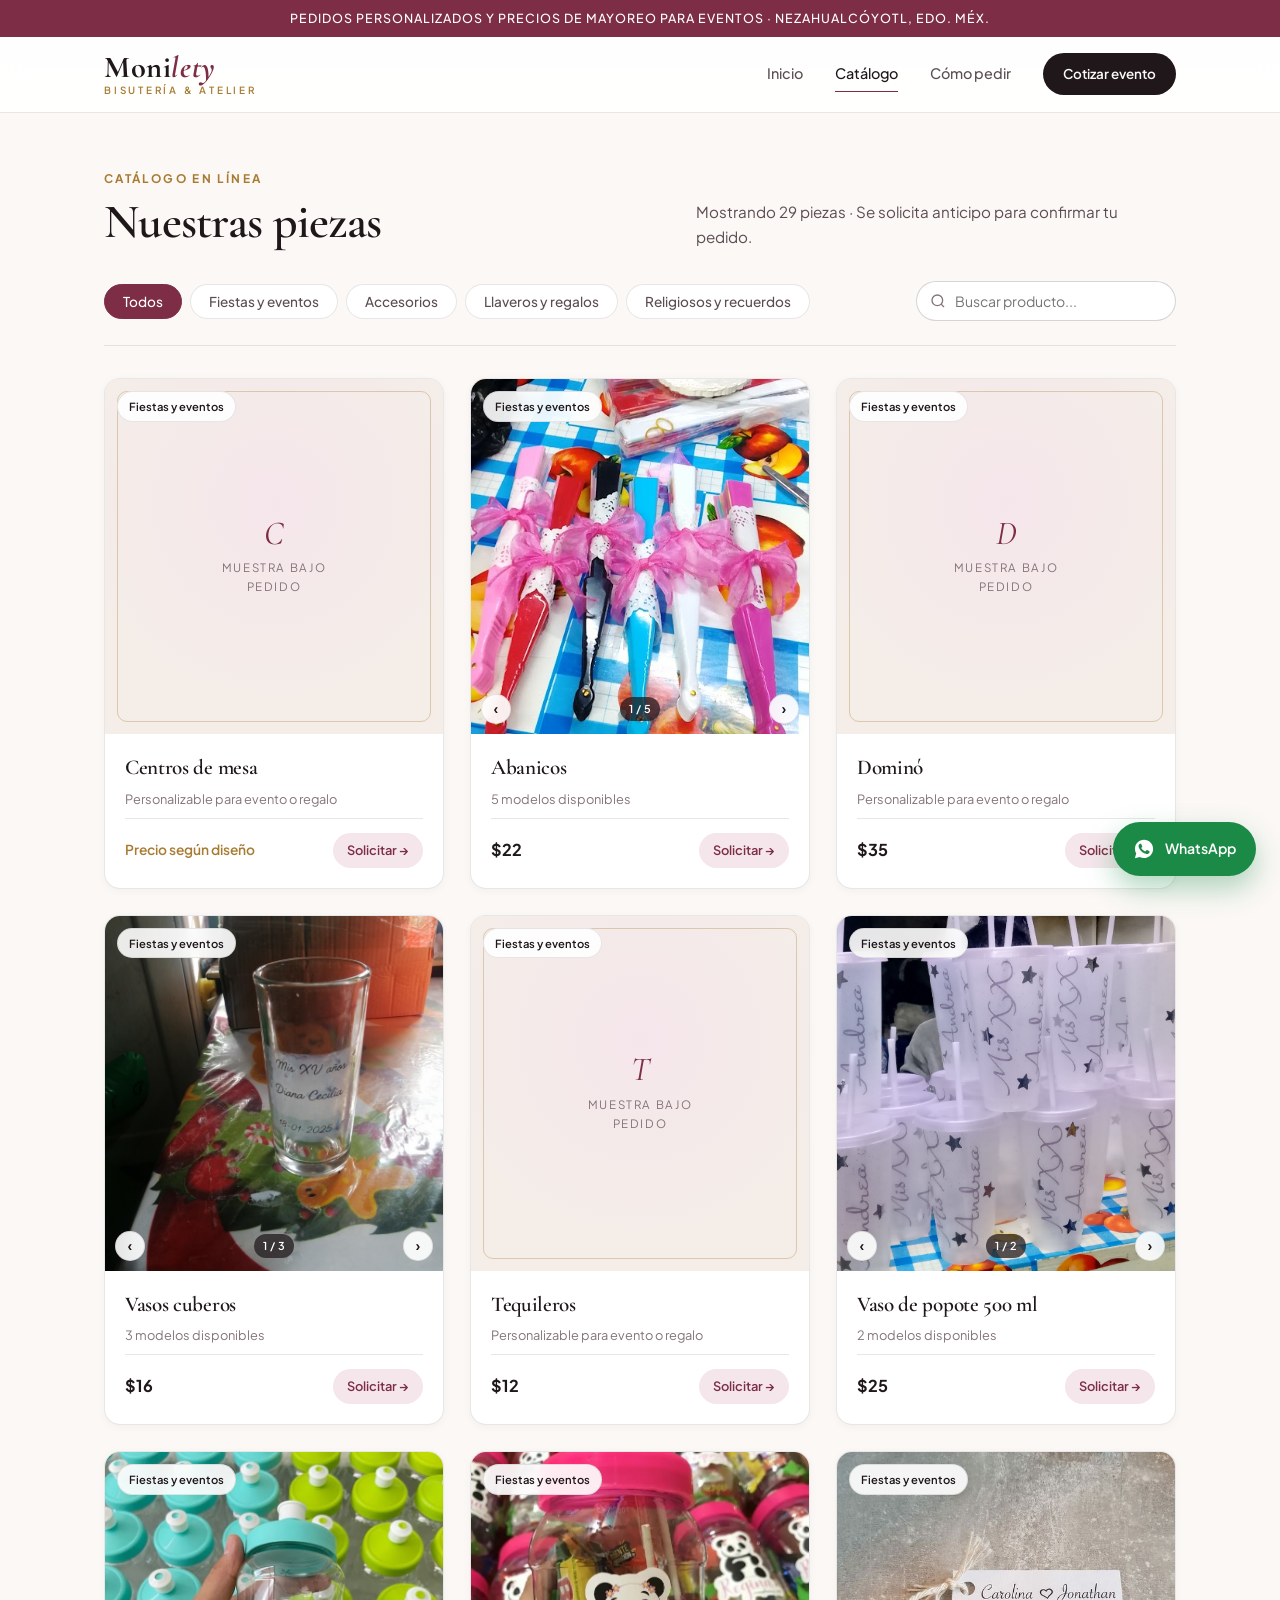
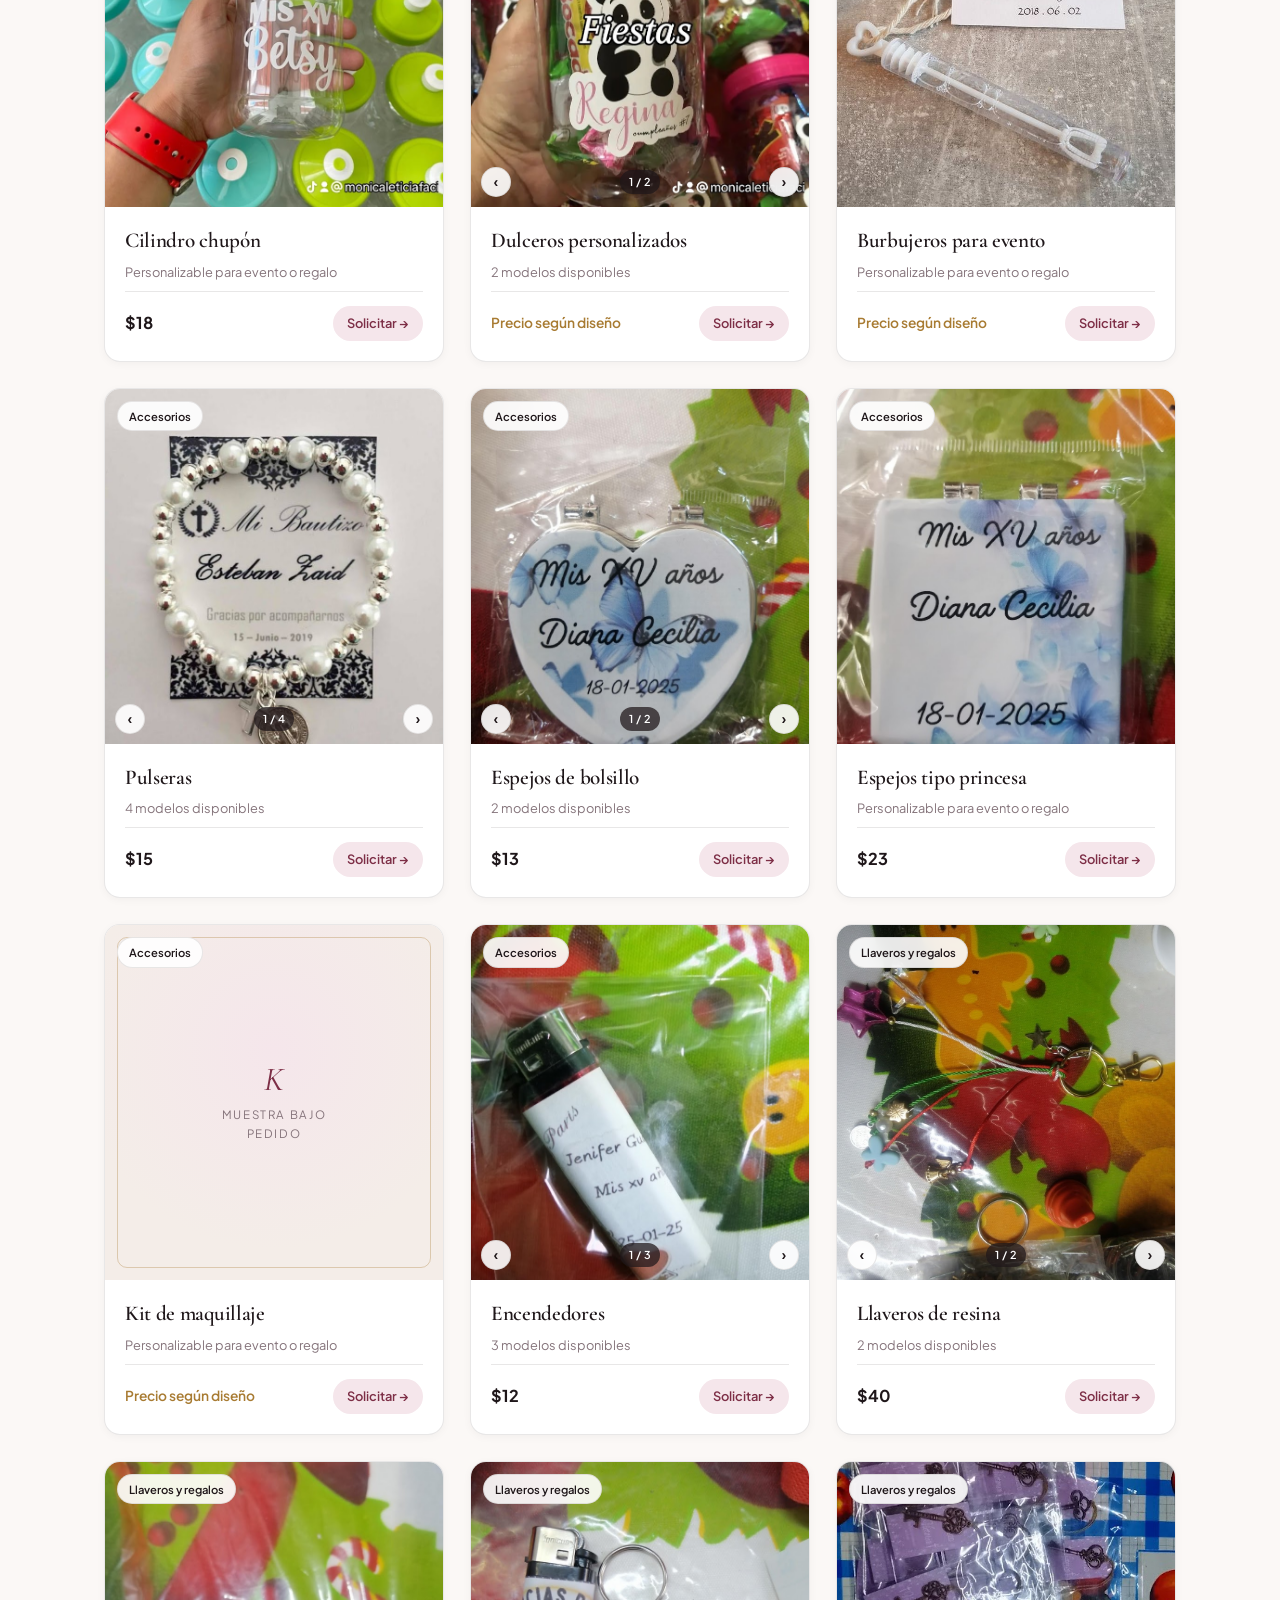
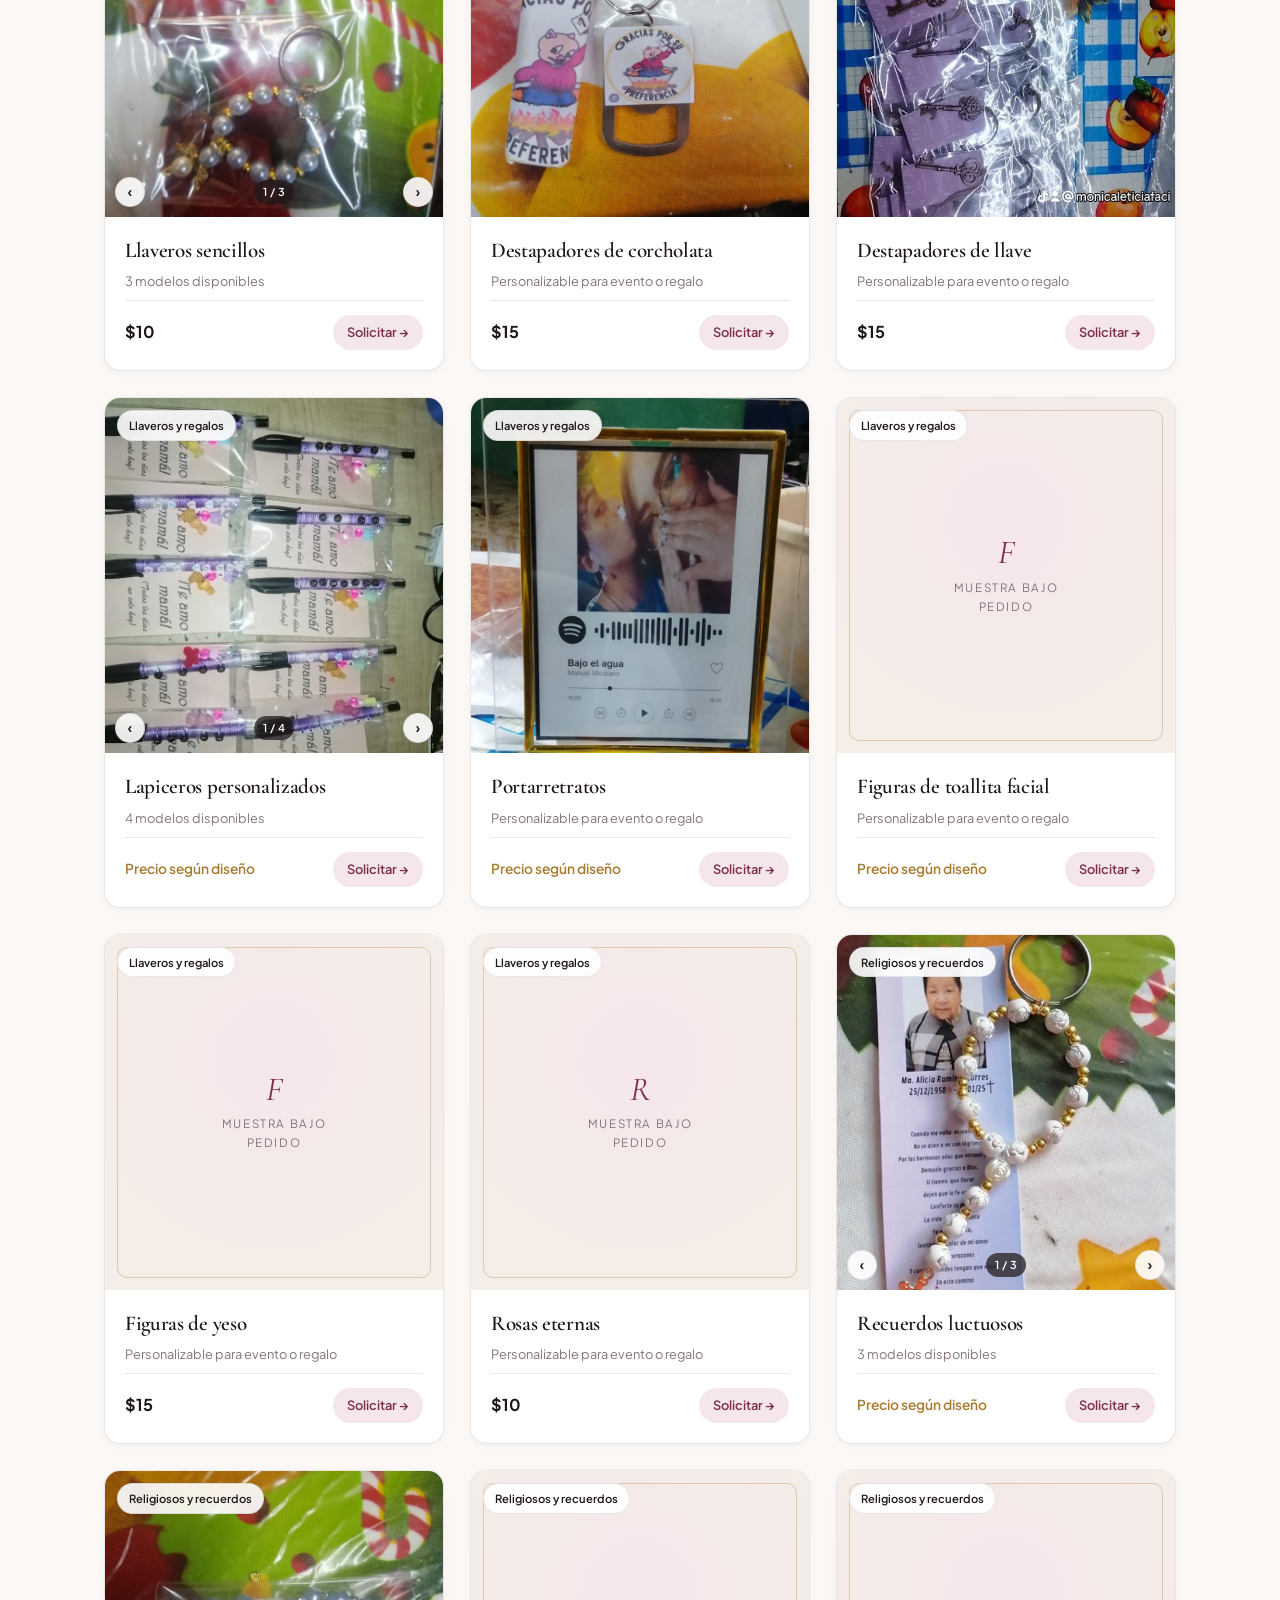
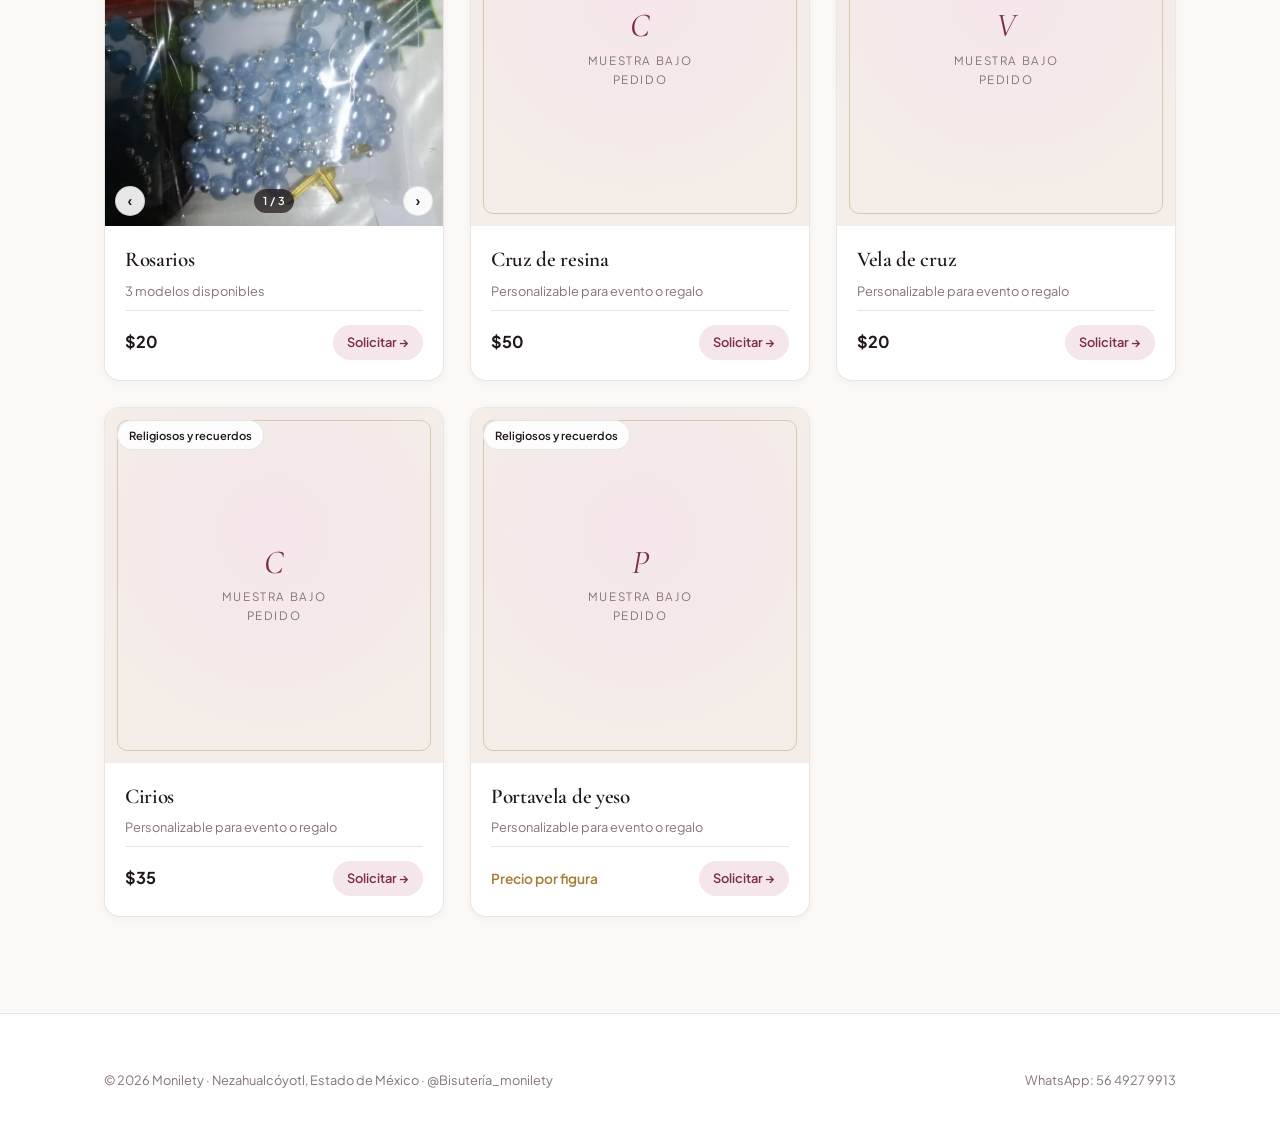
==== commit 559770a3: "Update item description and counter text" ====
--- a/galeria.html
+++ b/galeria.html
@@ -35,7 +35,7 @@
         <span class="sec-tag">Catálogo en línea</span>
         <h2>Nuestras piezas</h2>
       </div>
-      <p class="sec-desc" id="counter">Mostrando todos los artículos disponibles bajo pedido.</p>
+      <p class="sec-desc" id="counter">Piezas elaboradas bajo pedido · Se solicita anticipo para confirmar tu fecha.</p>
     </div>
 
     <div class="toolbar">
@@ -87,7 +87,7 @@
     return okCat && okTxt;
   });
 
-  document.getElementById("counter").textContent = `Mostrando ${lista.length} ${lista.length === 1 ? "pieza" : "piezas"}${filtro !== "Todos" ? ` en ${filtro}` : ""}.`;
+  document.getElementById("counter").textContent = `Mostrando ${lista.length} ${lista.length === 1 ? "pieza" : "piezas"}${filtro !== "Todos" ? ` en ${filtro}` : ""} · Se solicita anticipo para confirmar tu pedido.`;
 
   document.getElementById("pgrid").innerHTML = lista.length ? lista.map((p, idx) => {
     const esFijo = p.precio && p.precio.startsWith("$") && p.precio !== "$00";
@@ -157,4 +157,4 @@
 pintar();
 </script>
 </body>
-</html>+</html>
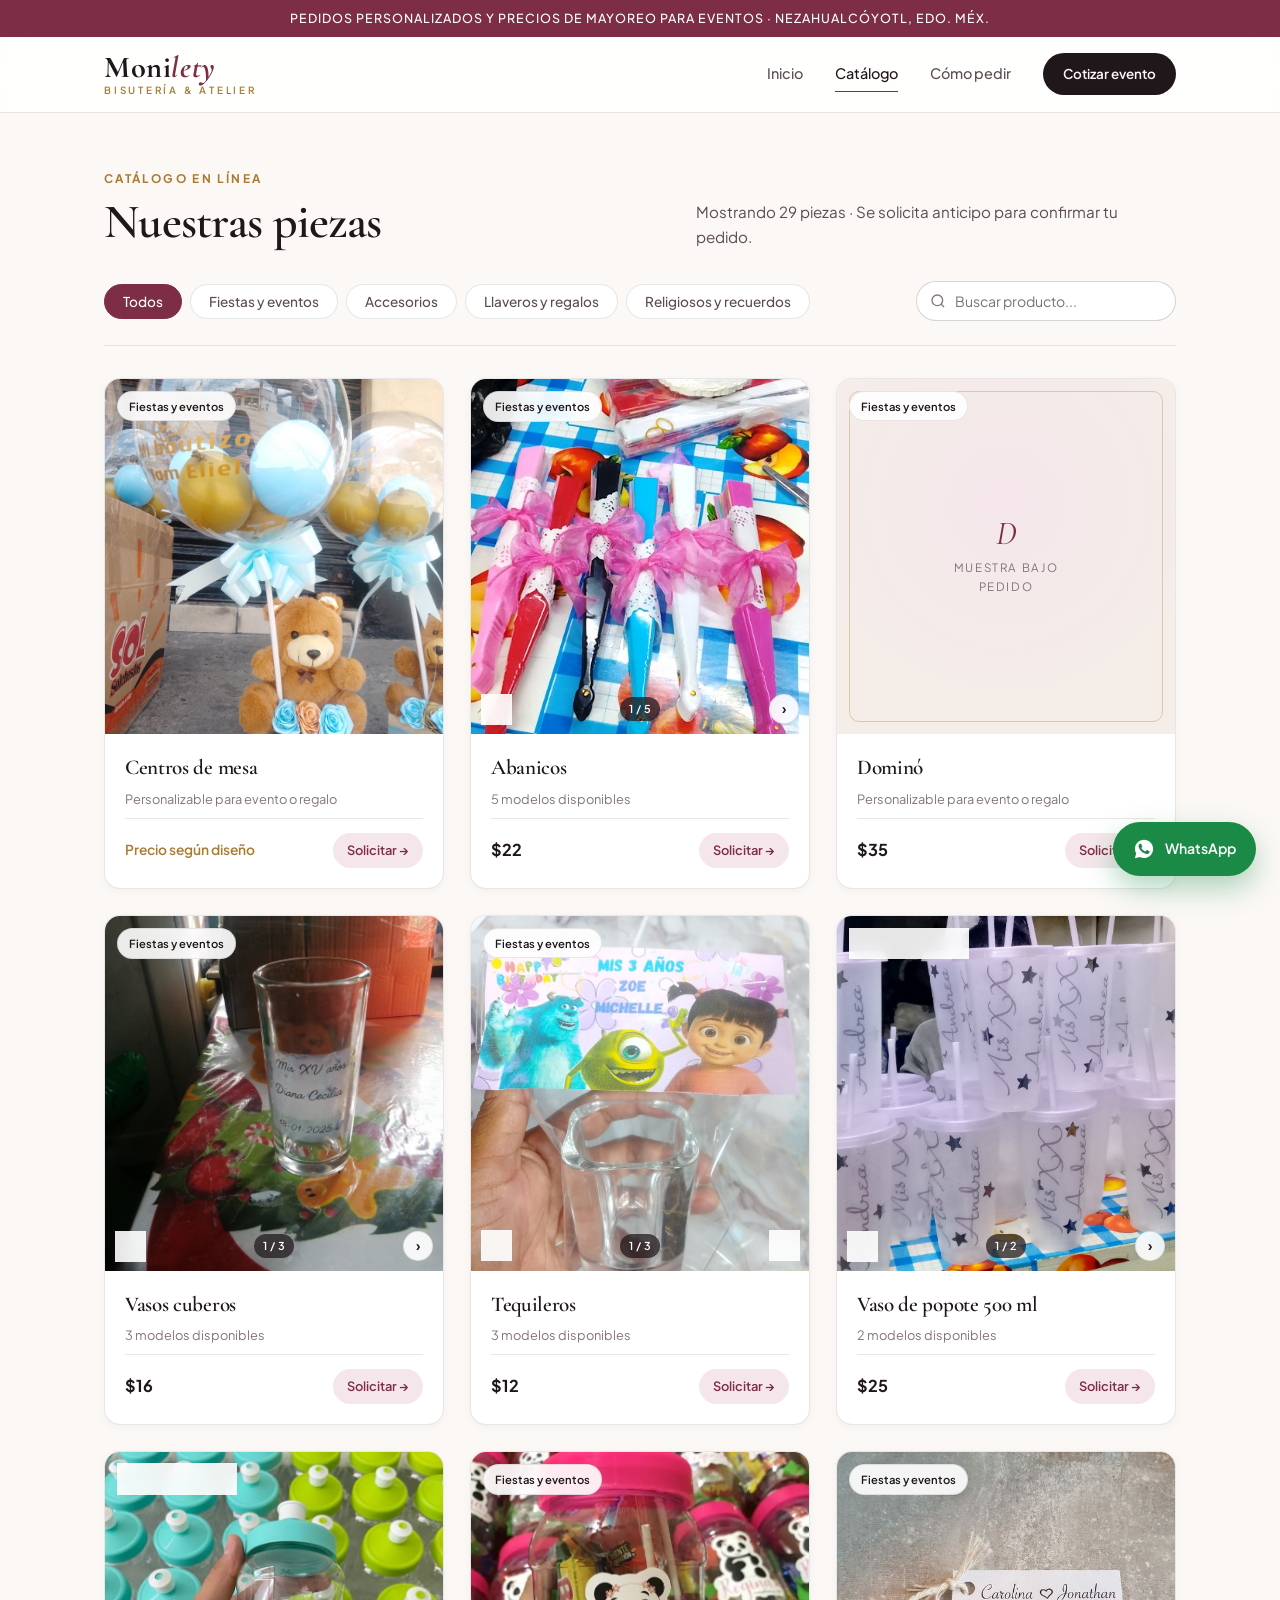
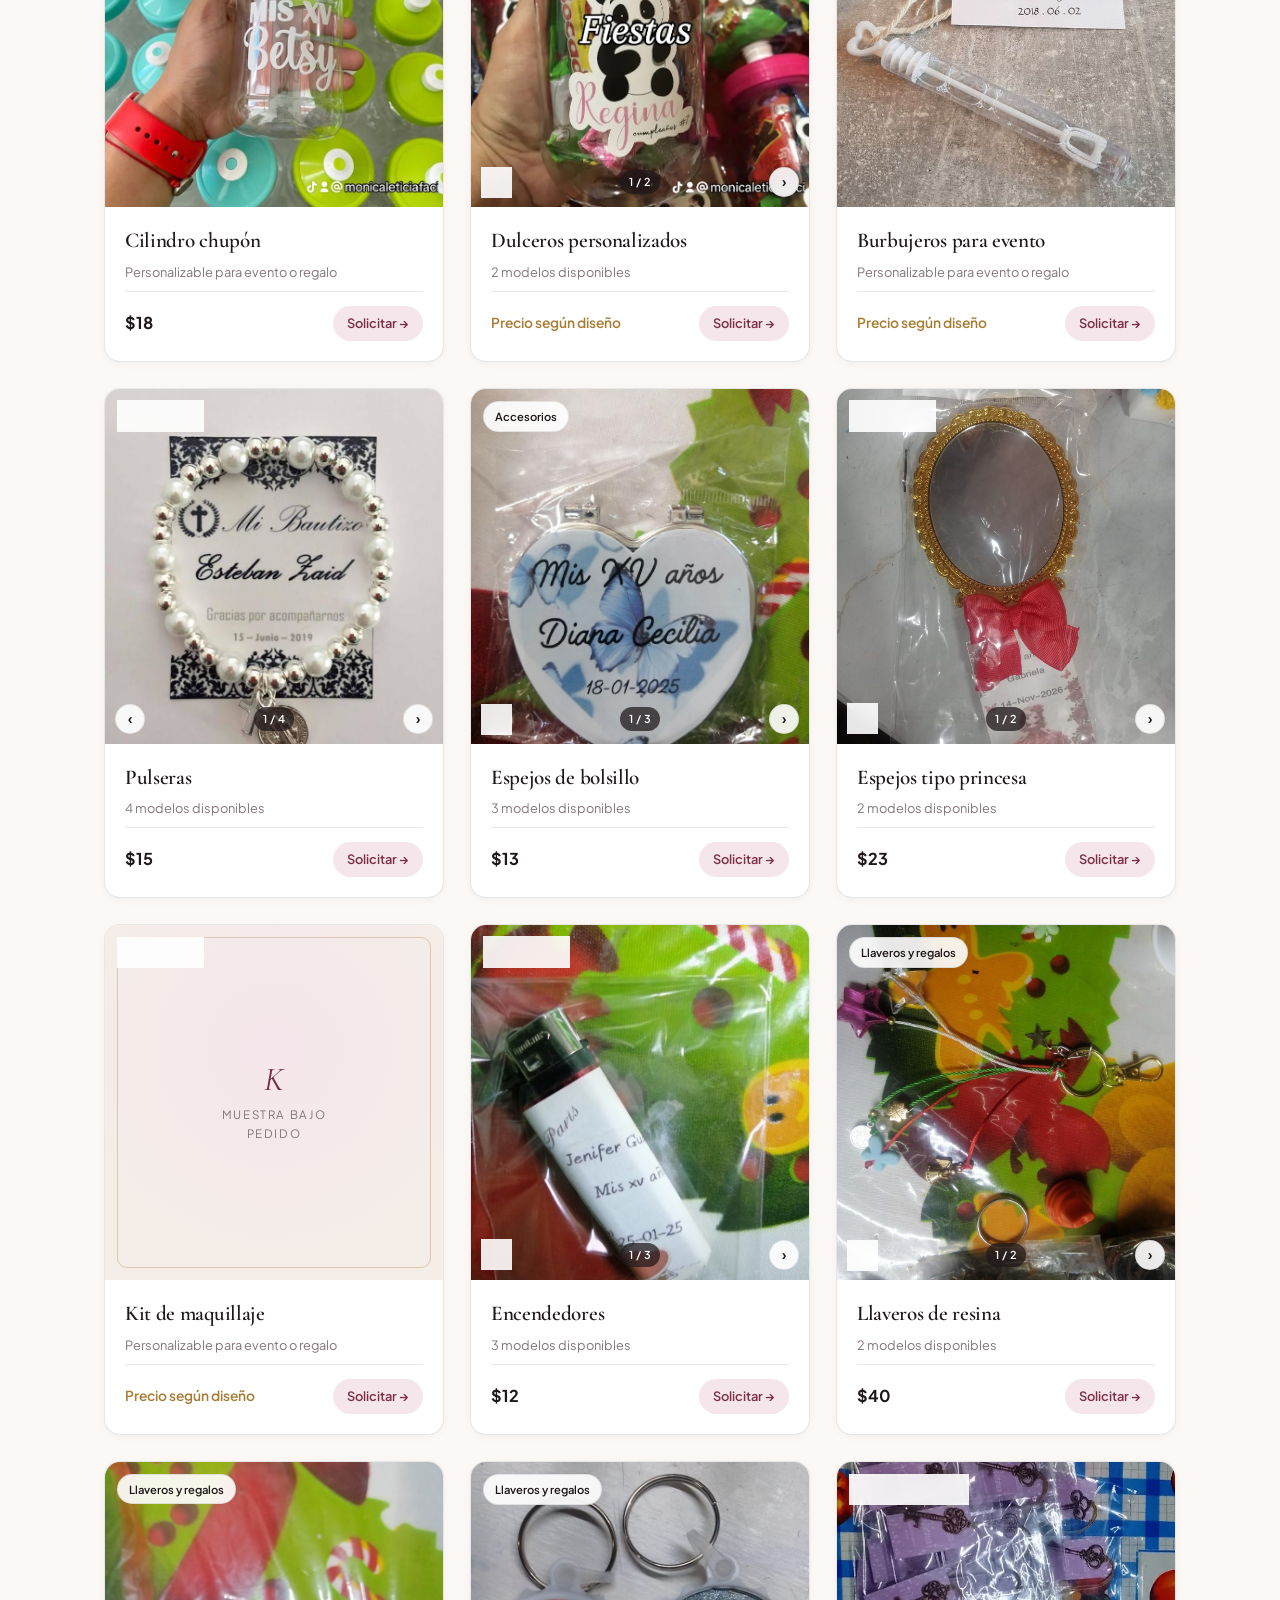
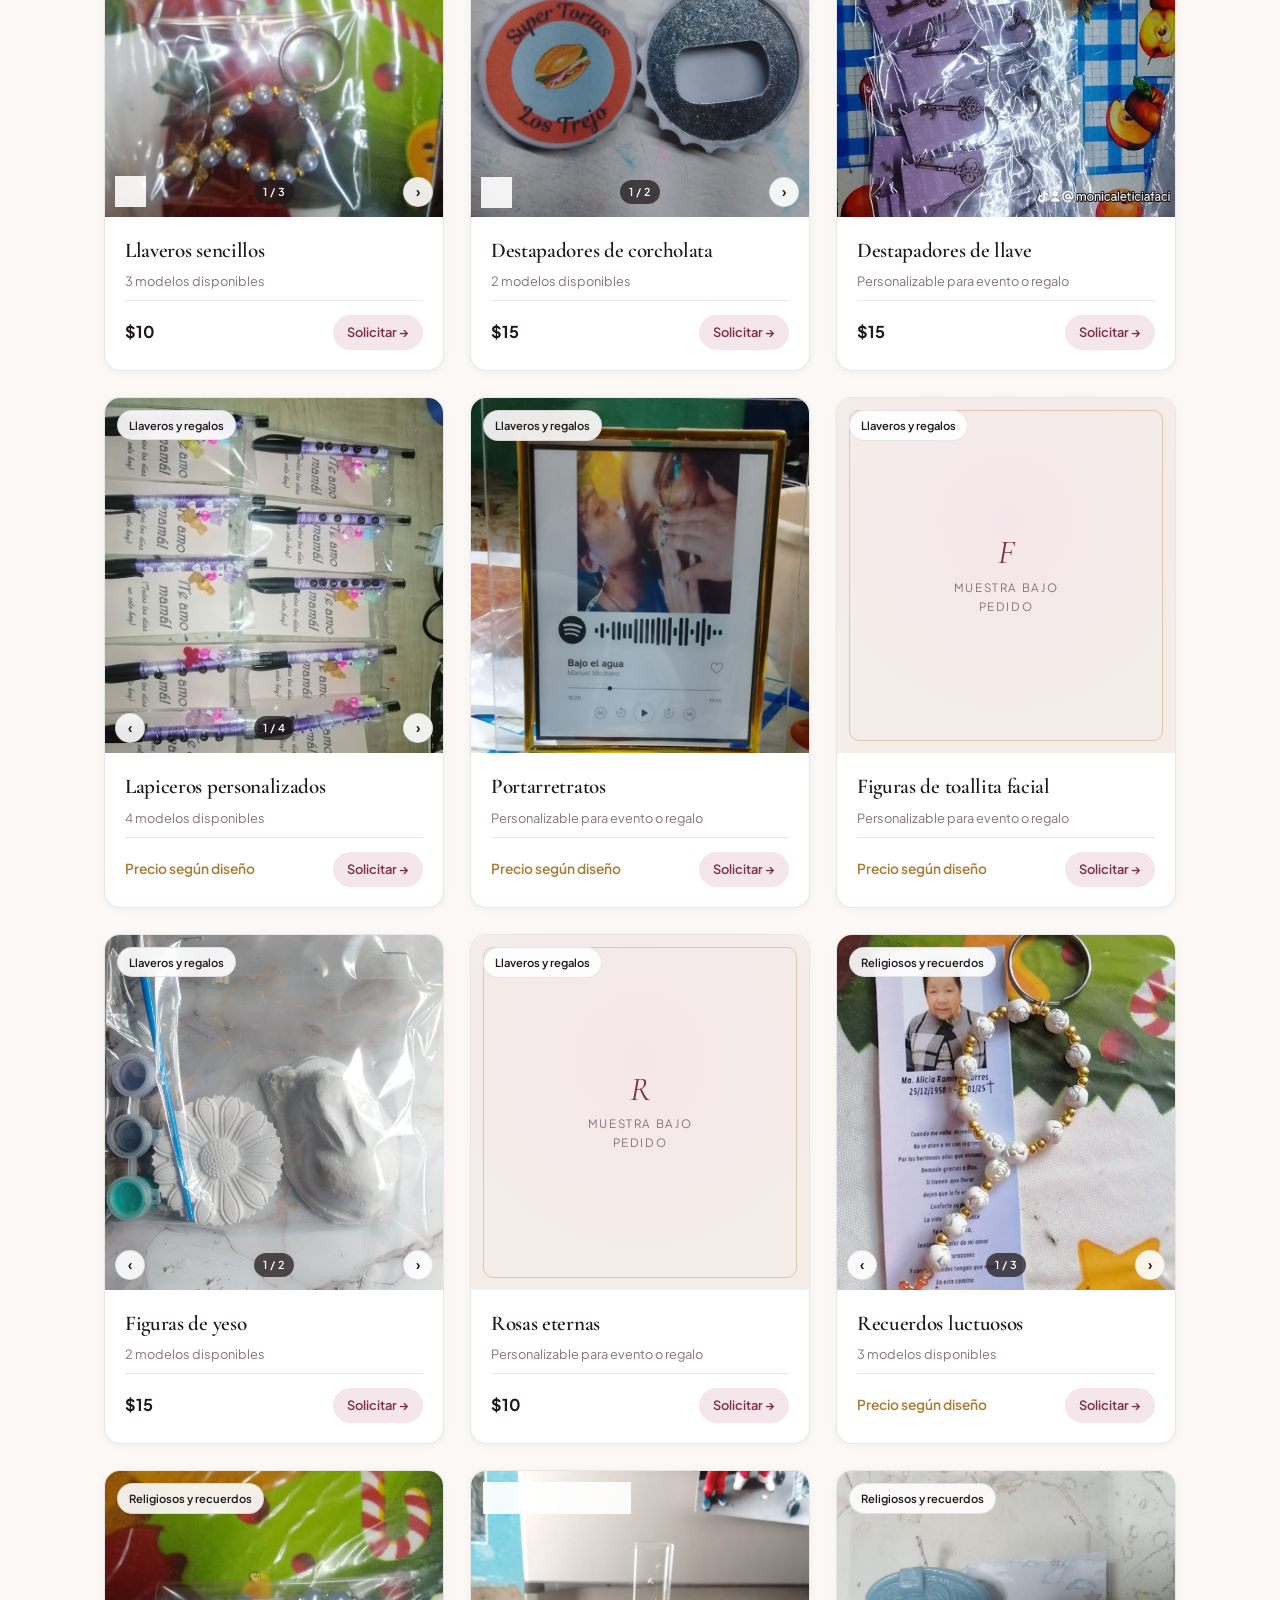
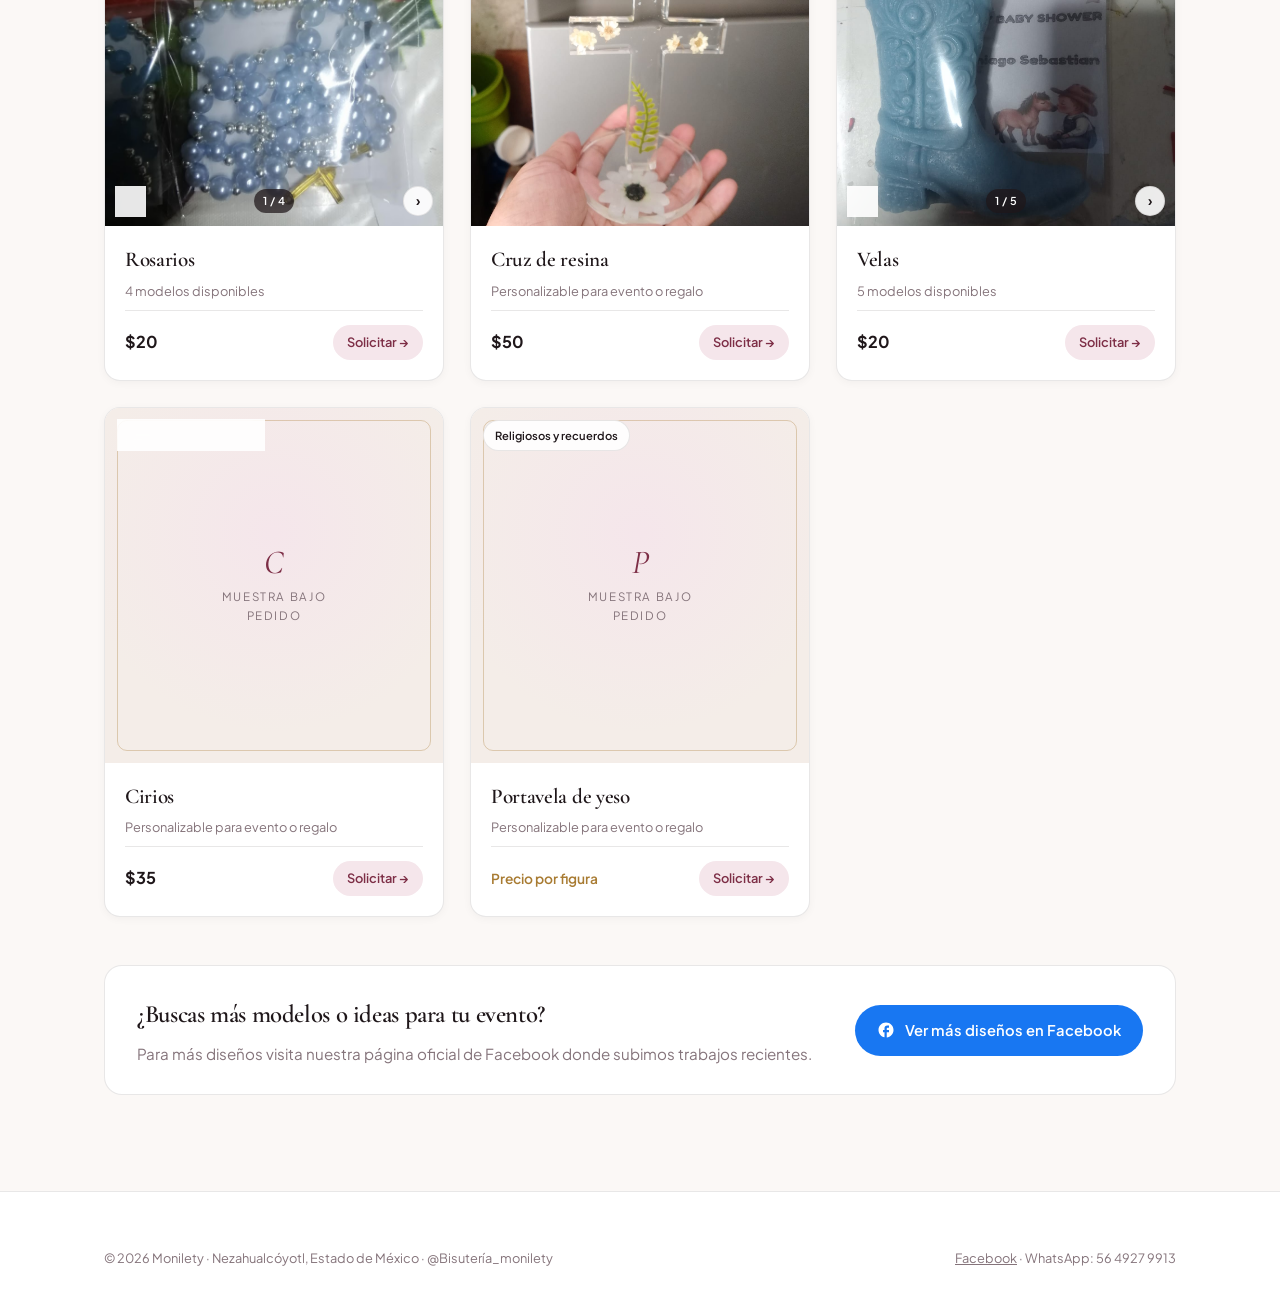
==== commit f35ccbc6: "Add Facebook banner and update footer link" ====
--- a/galeria.html
+++ b/galeria.html
@@ -47,6 +47,17 @@
     </div>
 
     <div class="pgrid" id="pgrid"></div>
+
+    <div class="fb-banner">
+      <div>
+        <h3>¿Buscas más modelos o ideas para tu evento?</h3>
+        <p>Para más diseños visita nuestra página oficial de Facebook donde subimos trabajos recientes.</p>
+      </div>
+      <a class="btn-fb" href="https://www.facebook.com/profile.php?id=100092387149784" target="_blank" rel="noopener">
+        <svg width="18" height="18" viewBox="0 0 24 24" fill="currentColor" aria-hidden="true"><path d="M22 12c0-5.52-4.48-10-10-10S2 6.48 2 12c0 4.84 3.44 8.87 8 9.8V15H8v-3h2V9.5C10 7.57 11.57 6 13.5 6H16v3h-2c-.55 0-1 .45-1 1v2h3v3h-3v6.95c5.05-.5 9-4.76 9-9.95z"/></svg>
+        <span>Ver más diseños en Facebook</span>
+      </a>
+    </div>
   </div>
 </section>
 
@@ -54,7 +65,7 @@
   <div class="wrap">
     <div class="foot-bottom" style="padding-top:0">
       <span>© 2026 Monilety · Nezahualcóyotl, Estado de México · @Bisutería_monilety</span>
-      <span>WhatsApp: 56 4927 9913</span>
+      <span><a href="https://www.facebook.com/profile.php?id=100092387149784" target="_blank" rel="noopener" style="color:inherit;text-decoration:underline">Facebook</a> · WhatsApp: 56 4927 9913</span>
     </div>
   </div>
 </footer>
--- a/estilos.css
+++ b/estilos.css
@@ -1145,4 +1145,49 @@
   padding: 3px 9px;
   border-radius: 999px;
   letter-spacing: 0.04em;
-}+}
+
+/* Banner de Facebook en catálogo */
+.fb-banner {
+  margin-top: 48px;
+  padding: 28px 32px;
+  border-radius: 18px;
+  border: 1px solid var(--border);
+  background: var(--surface);
+  display: flex;
+  align-items: center;
+  justify-content: space-between;
+  gap: 20px;
+  flex-wrap: wrap;
+}
+
+.fb-banner h3 {
+  margin: 0 0 6px;
+  font-family: 'Cormorant Garamond', Georgia, serif;
+  font-size: 1.55rem;
+}
+
+.fb-banner p {
+  margin: 0;
+  color: var(--muted);
+  font-size: 0.95rem;
+}
+
+.btn-fb {
+  display: inline-flex;
+  align-items: center;
+  gap: 10px;
+  padding: 13px 22px;
+  border-radius: 999px;
+  background: #1877F2;
+  color: #fff;
+  font-weight: 600;
+  font-size: 0.92rem;
+  text-decoration: none;
+  transition: transform 0.2s ease, opacity 0.2s ease;
+}
+
+.btn-fb:hover {
+  opacity: 0.92;
+  transform: translateY(-1px);
+}
